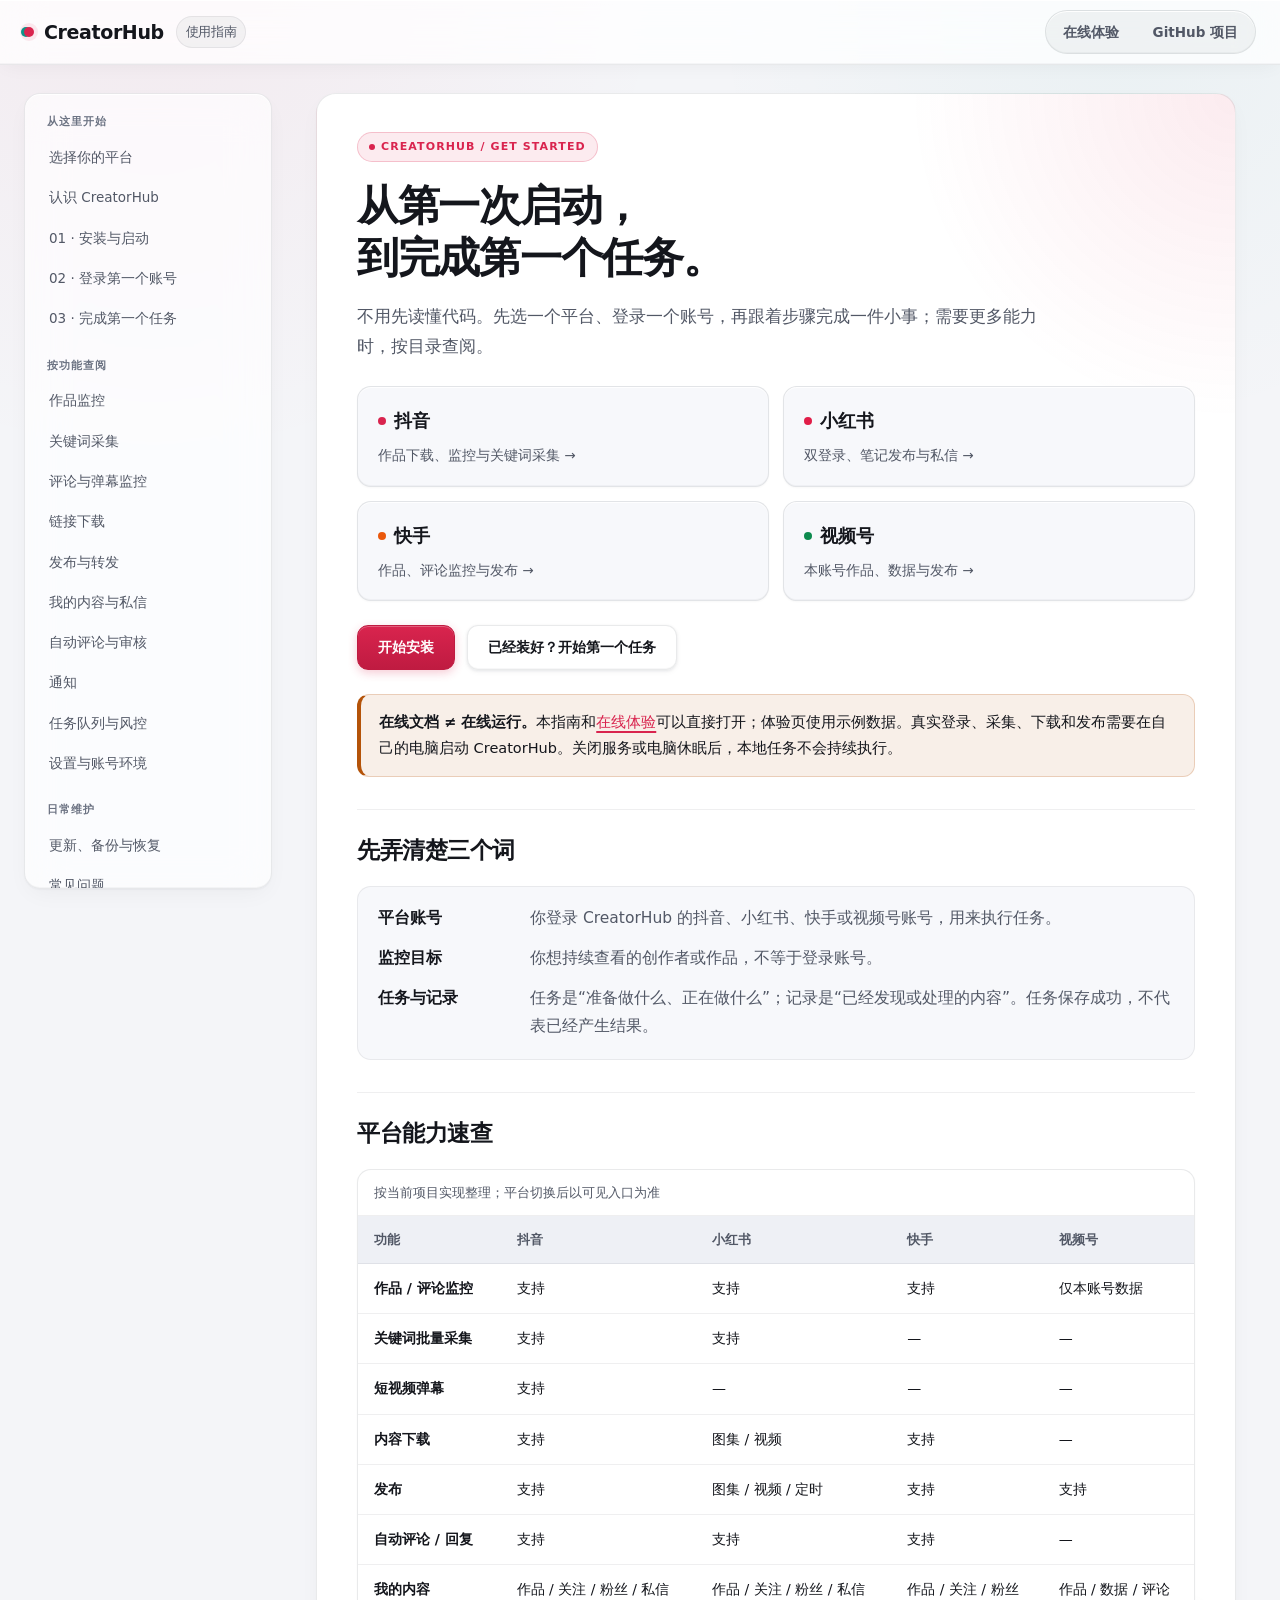
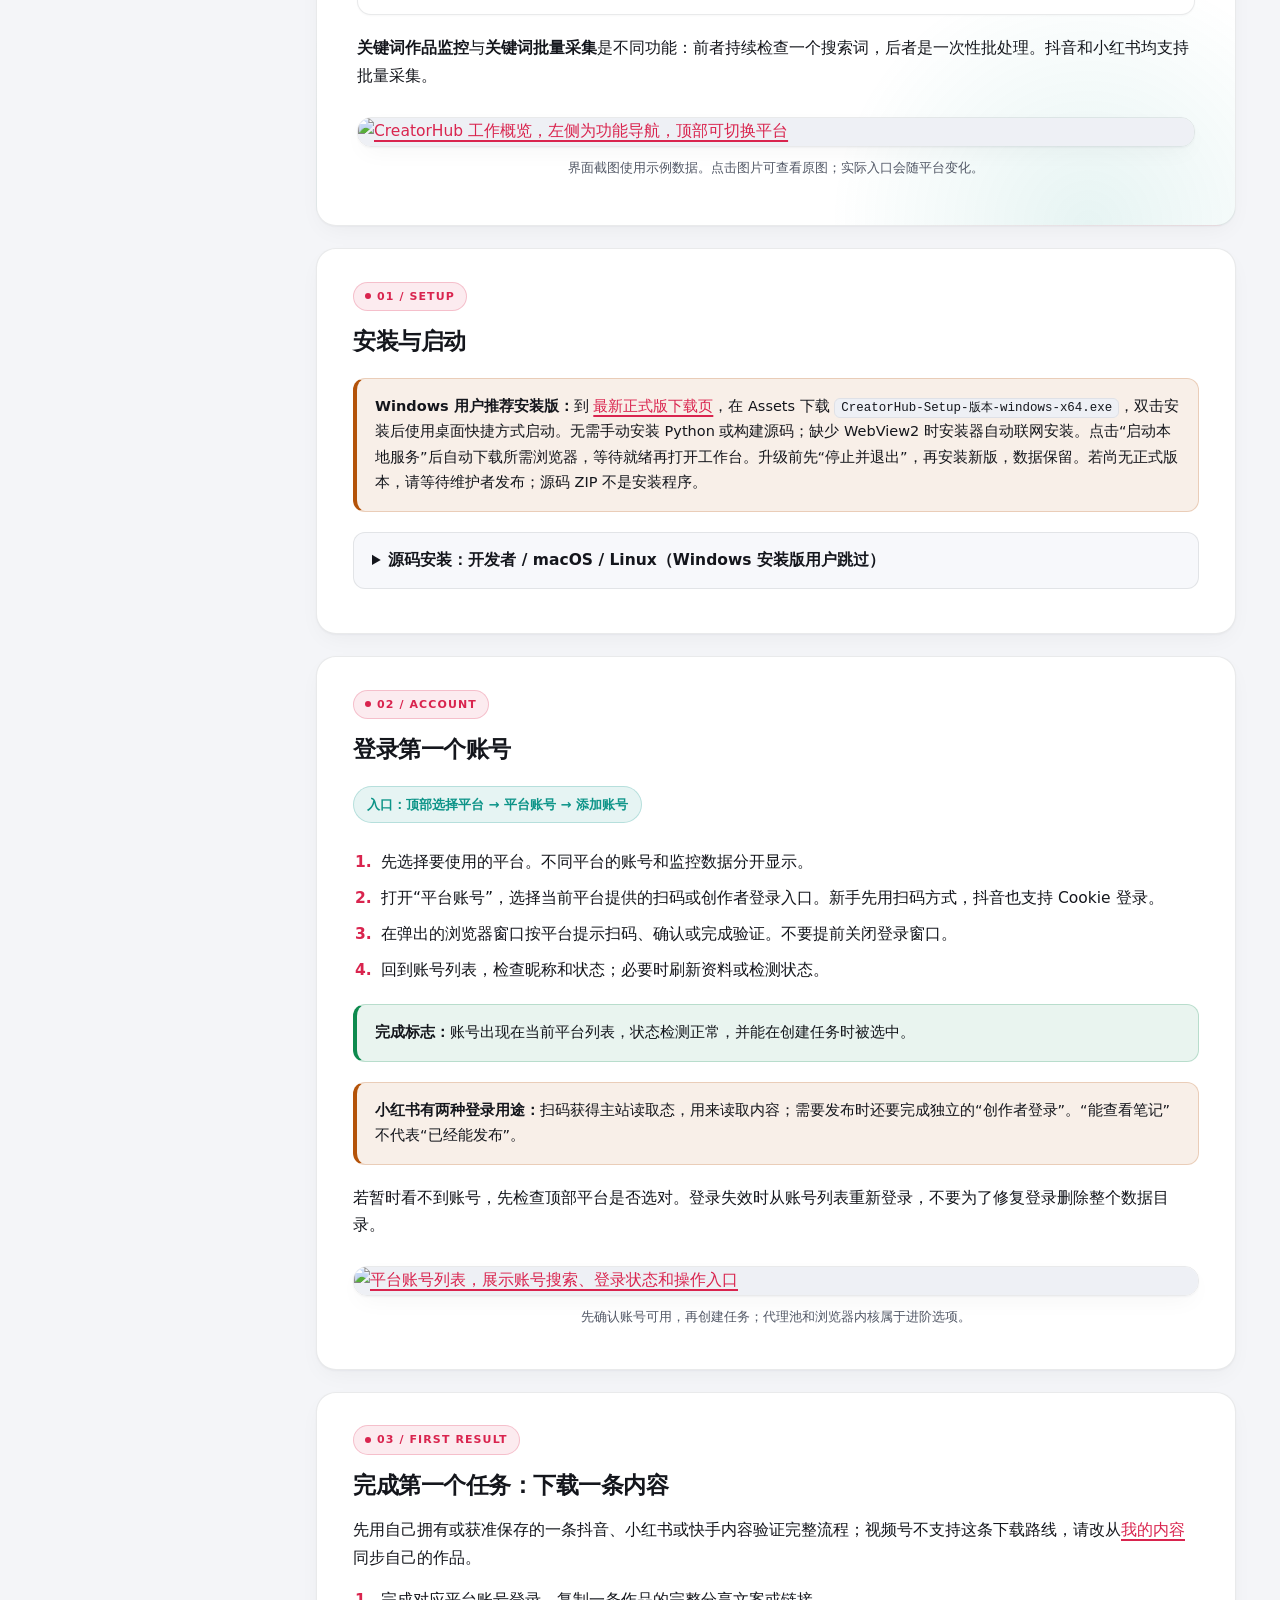
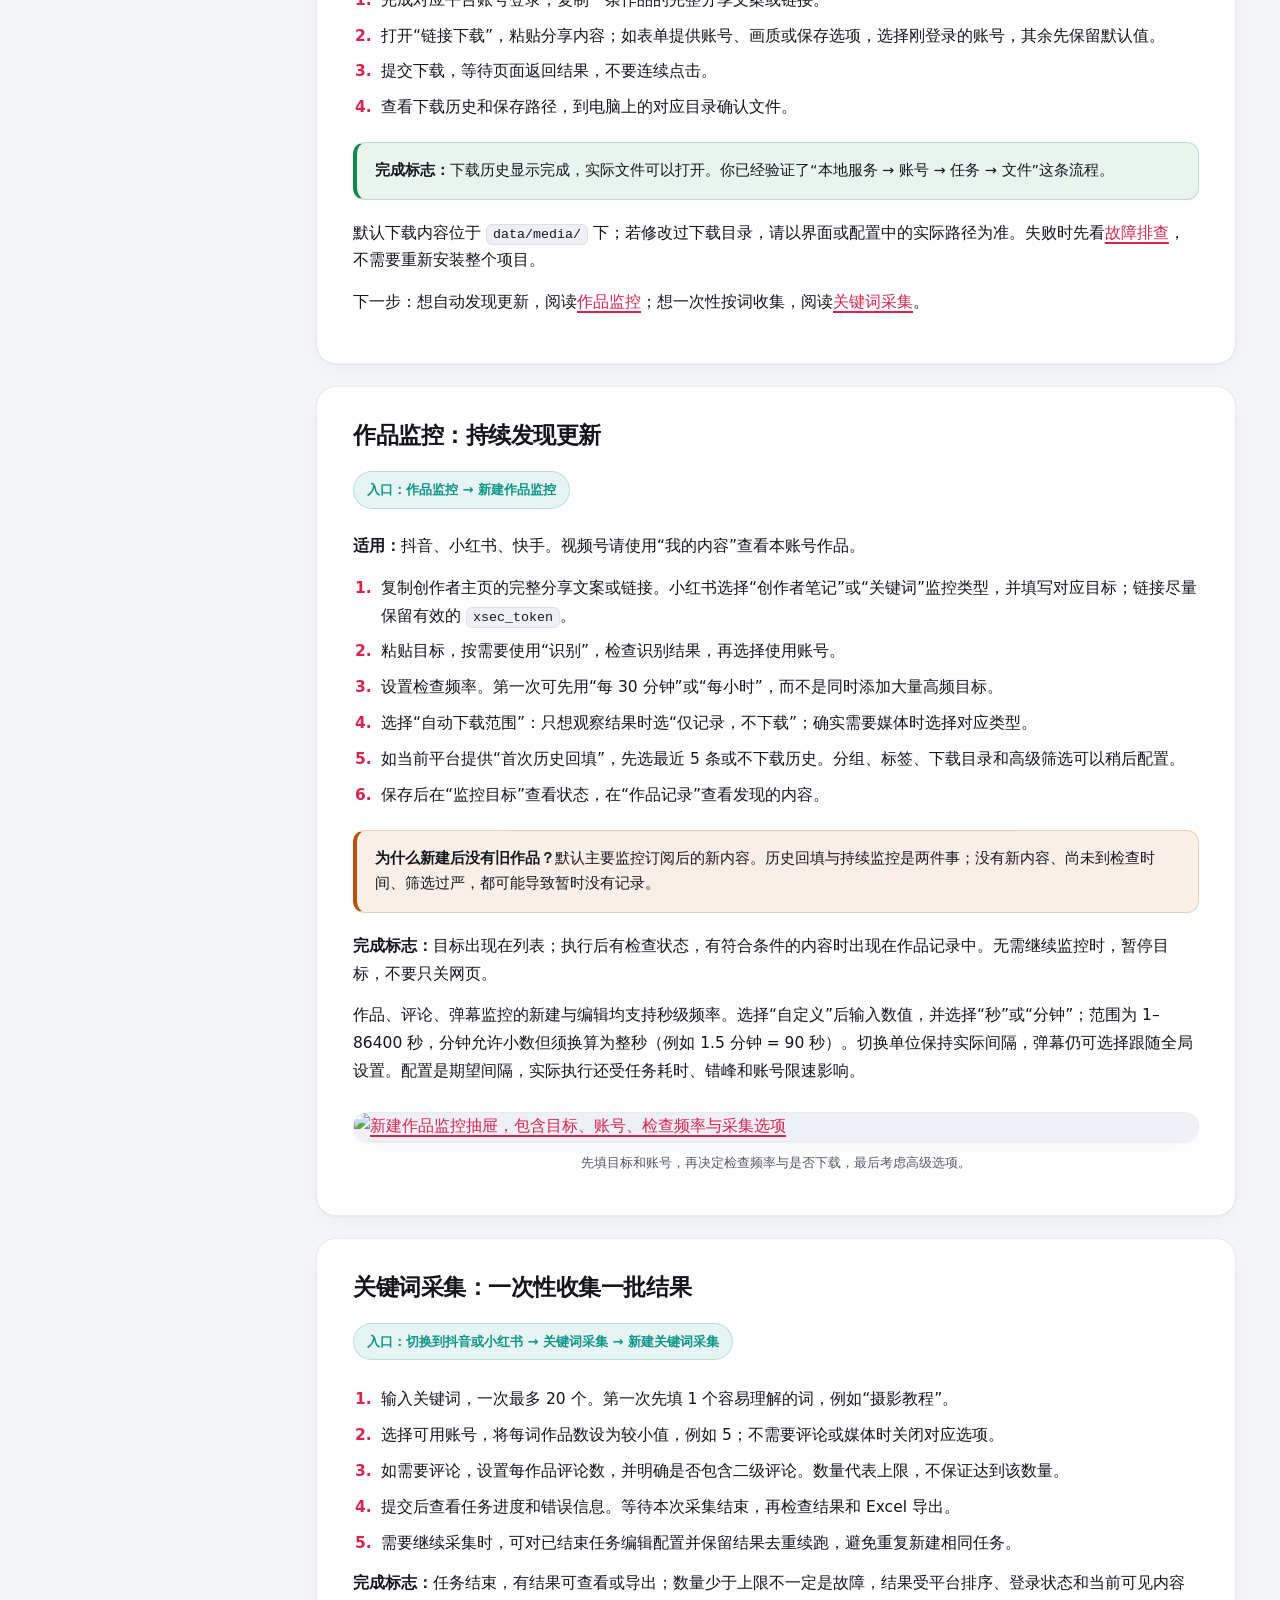
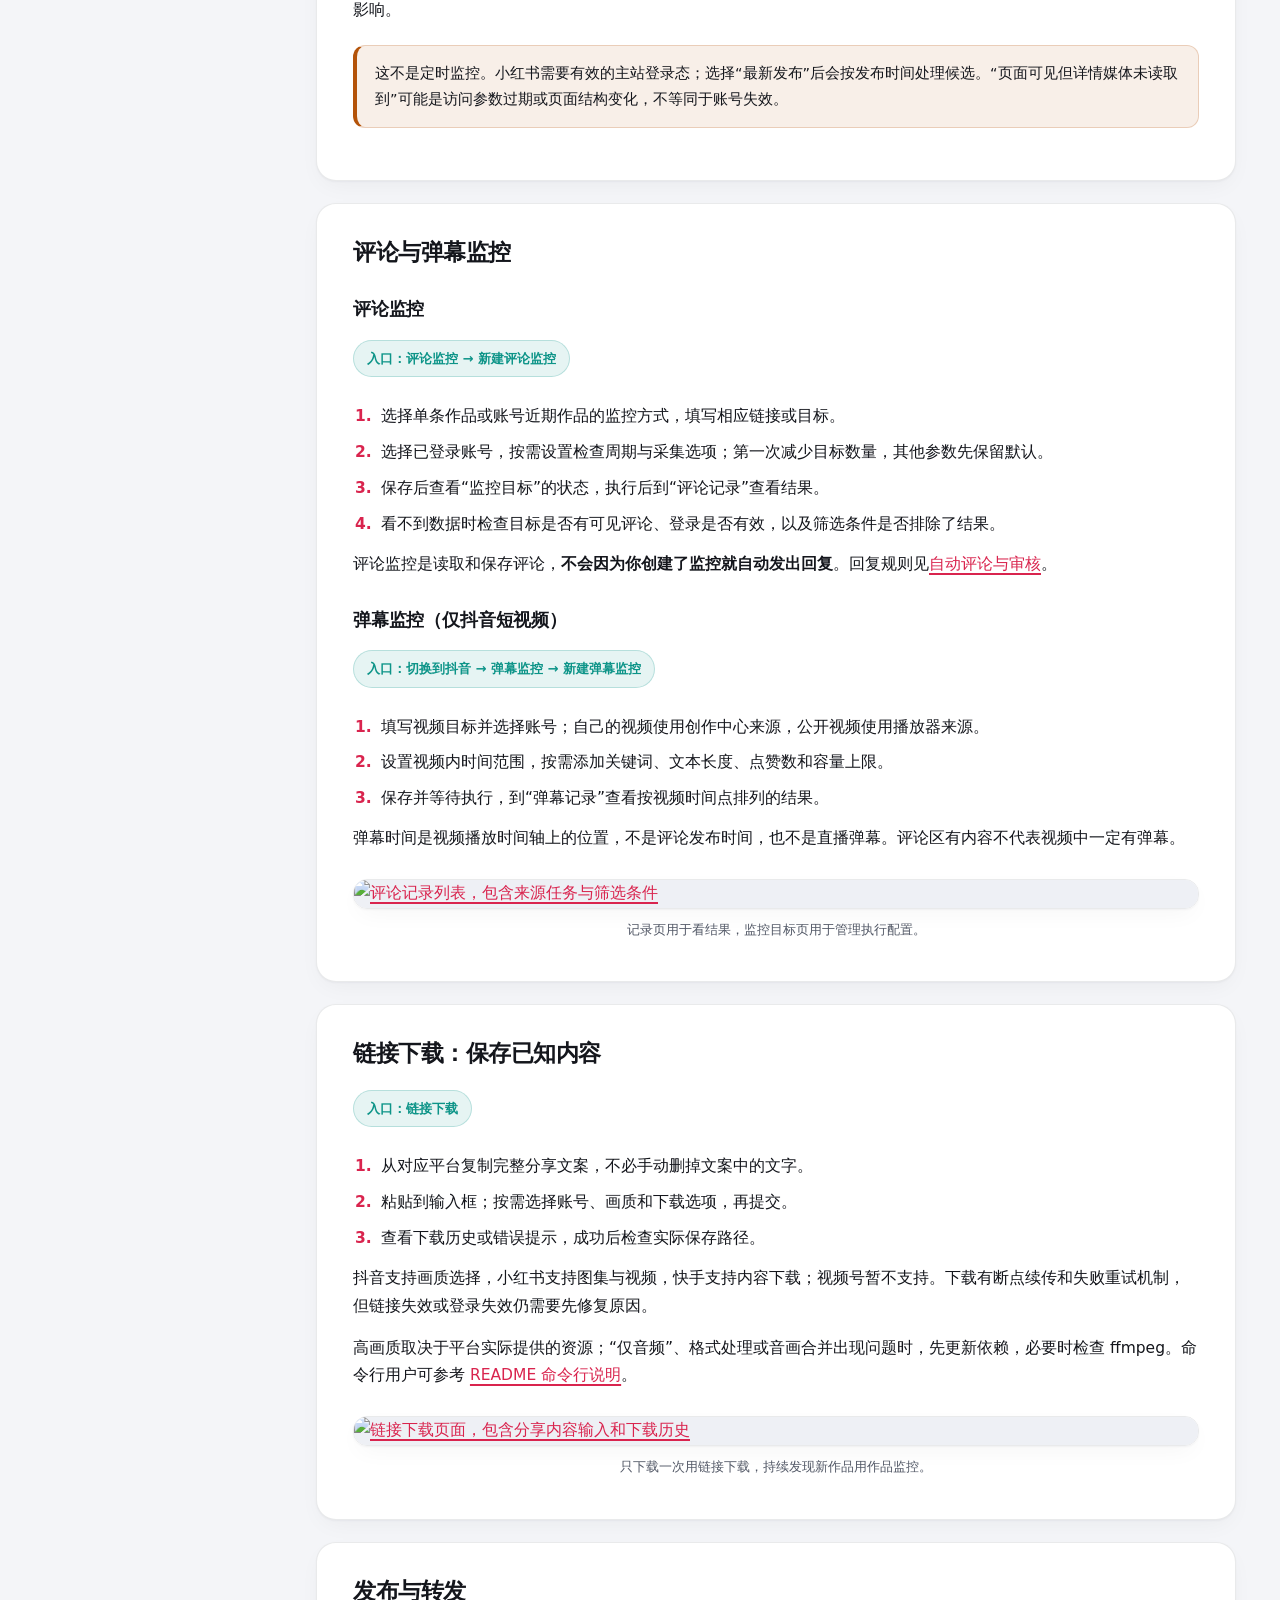
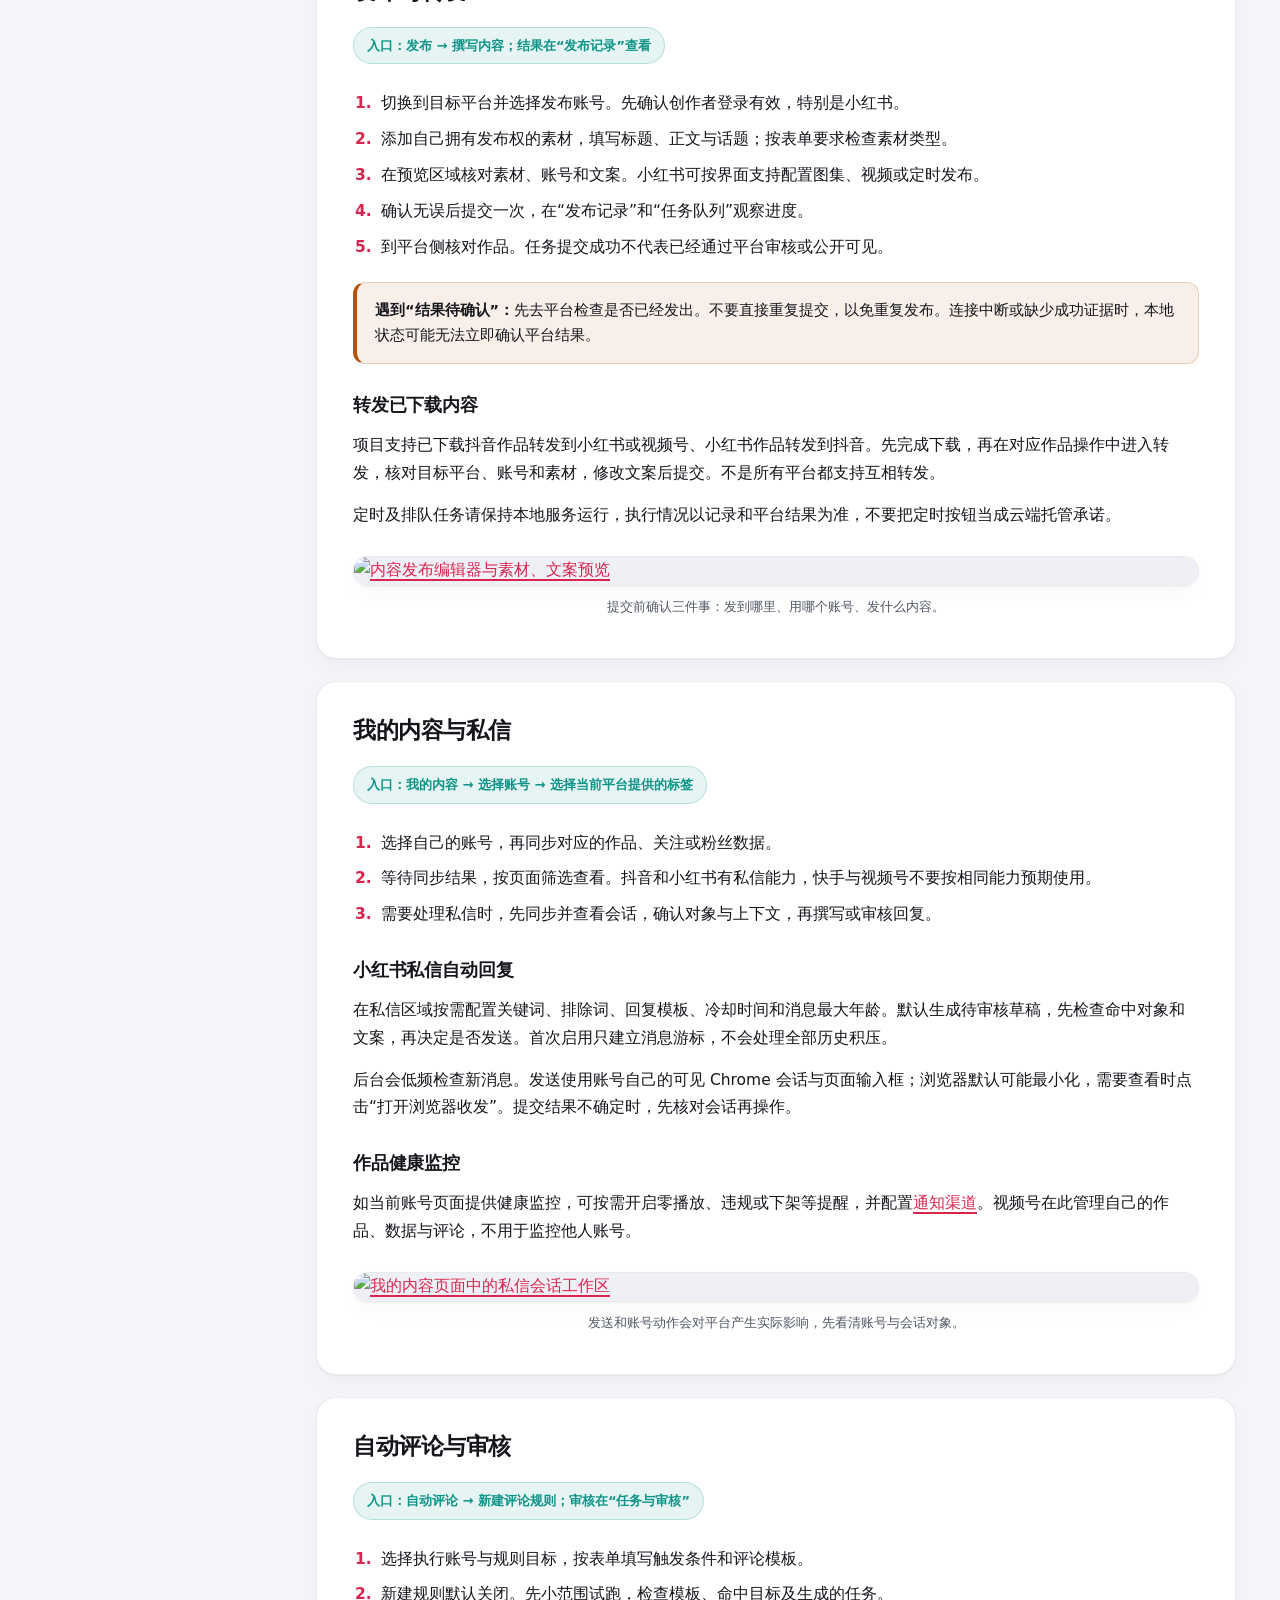
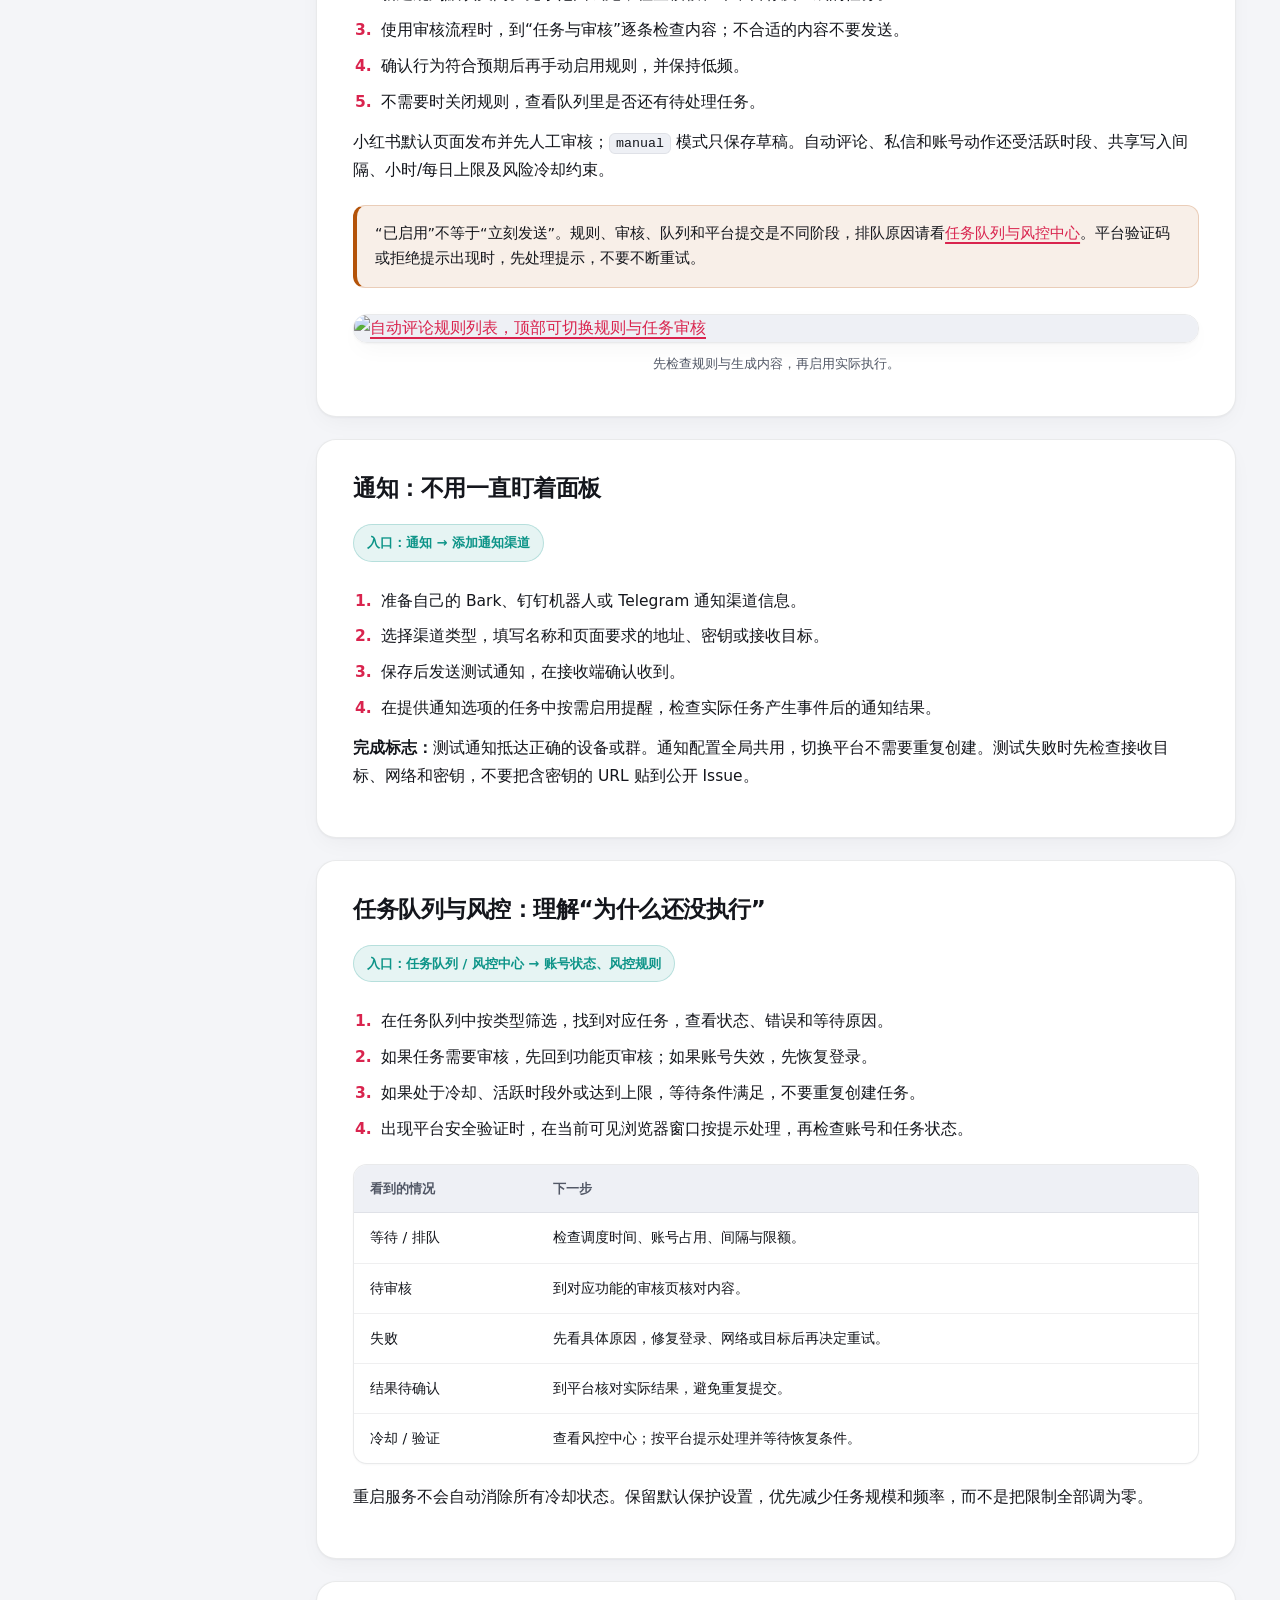
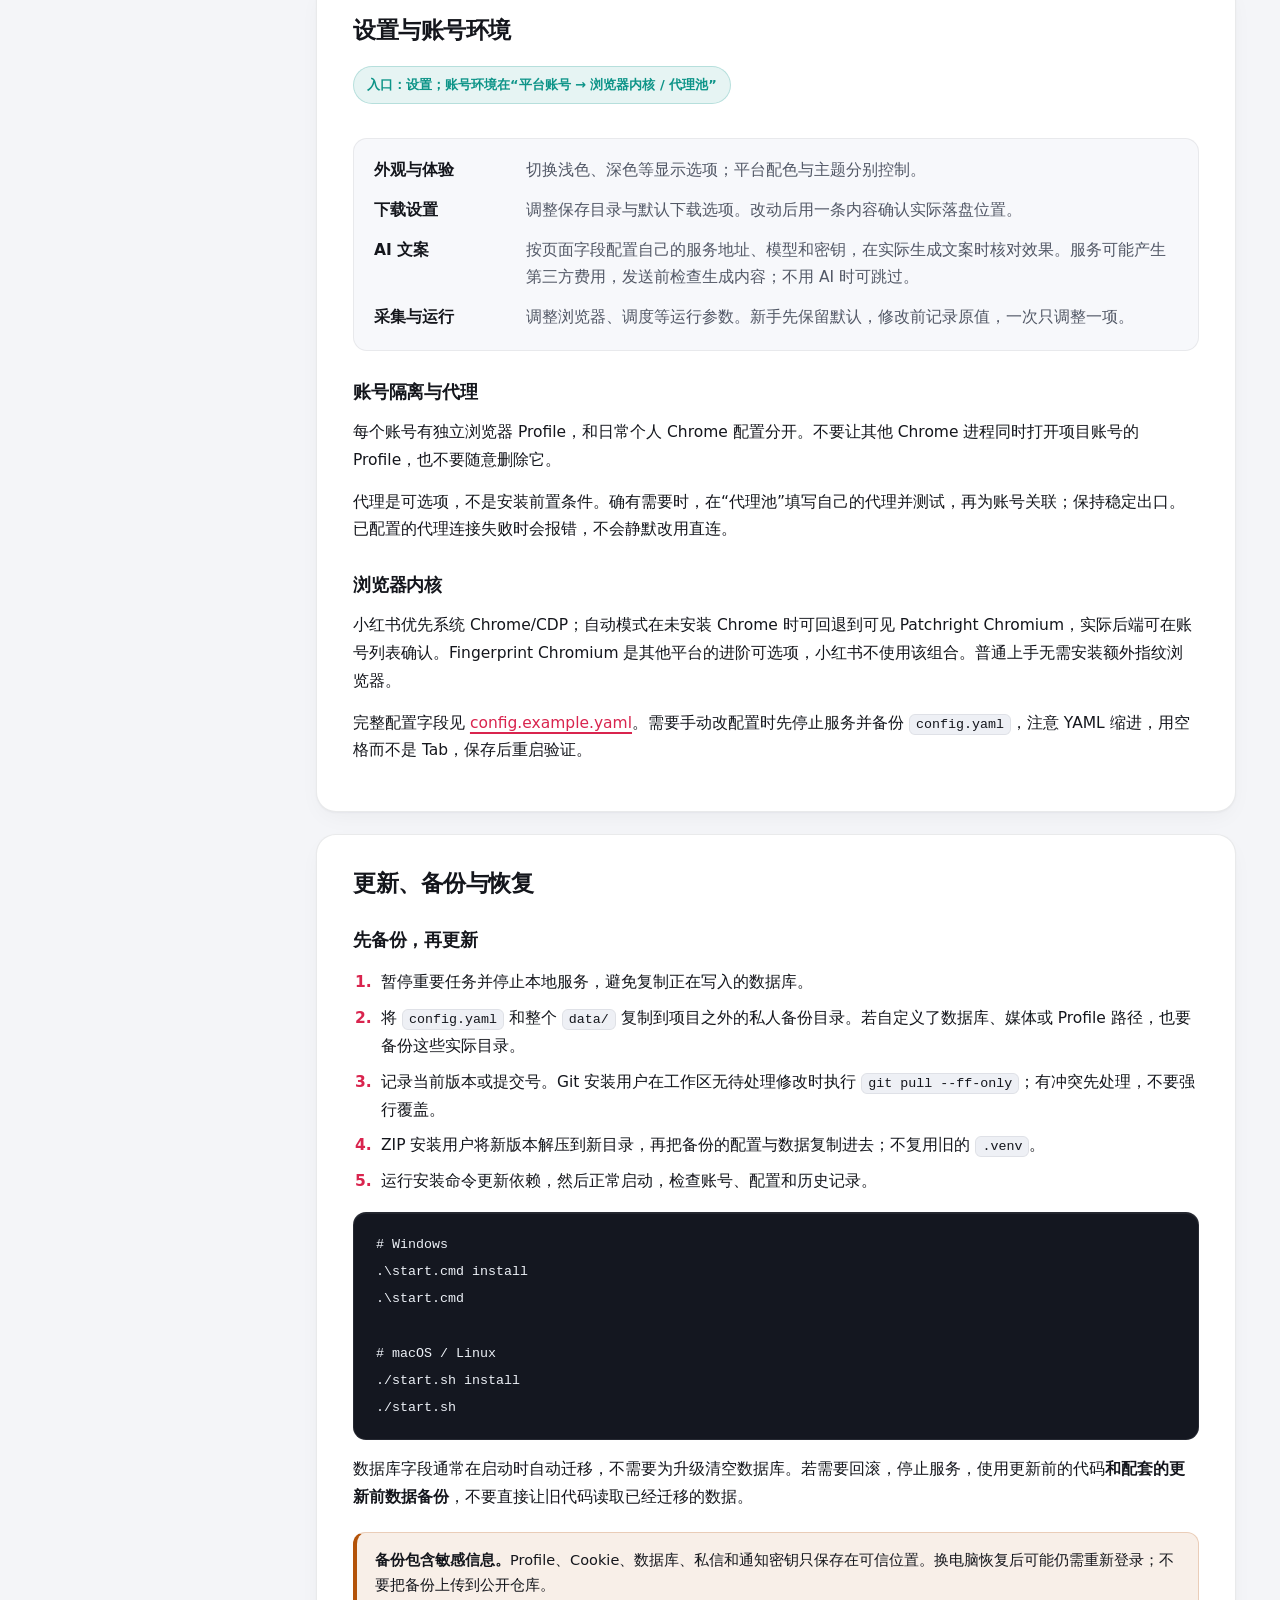
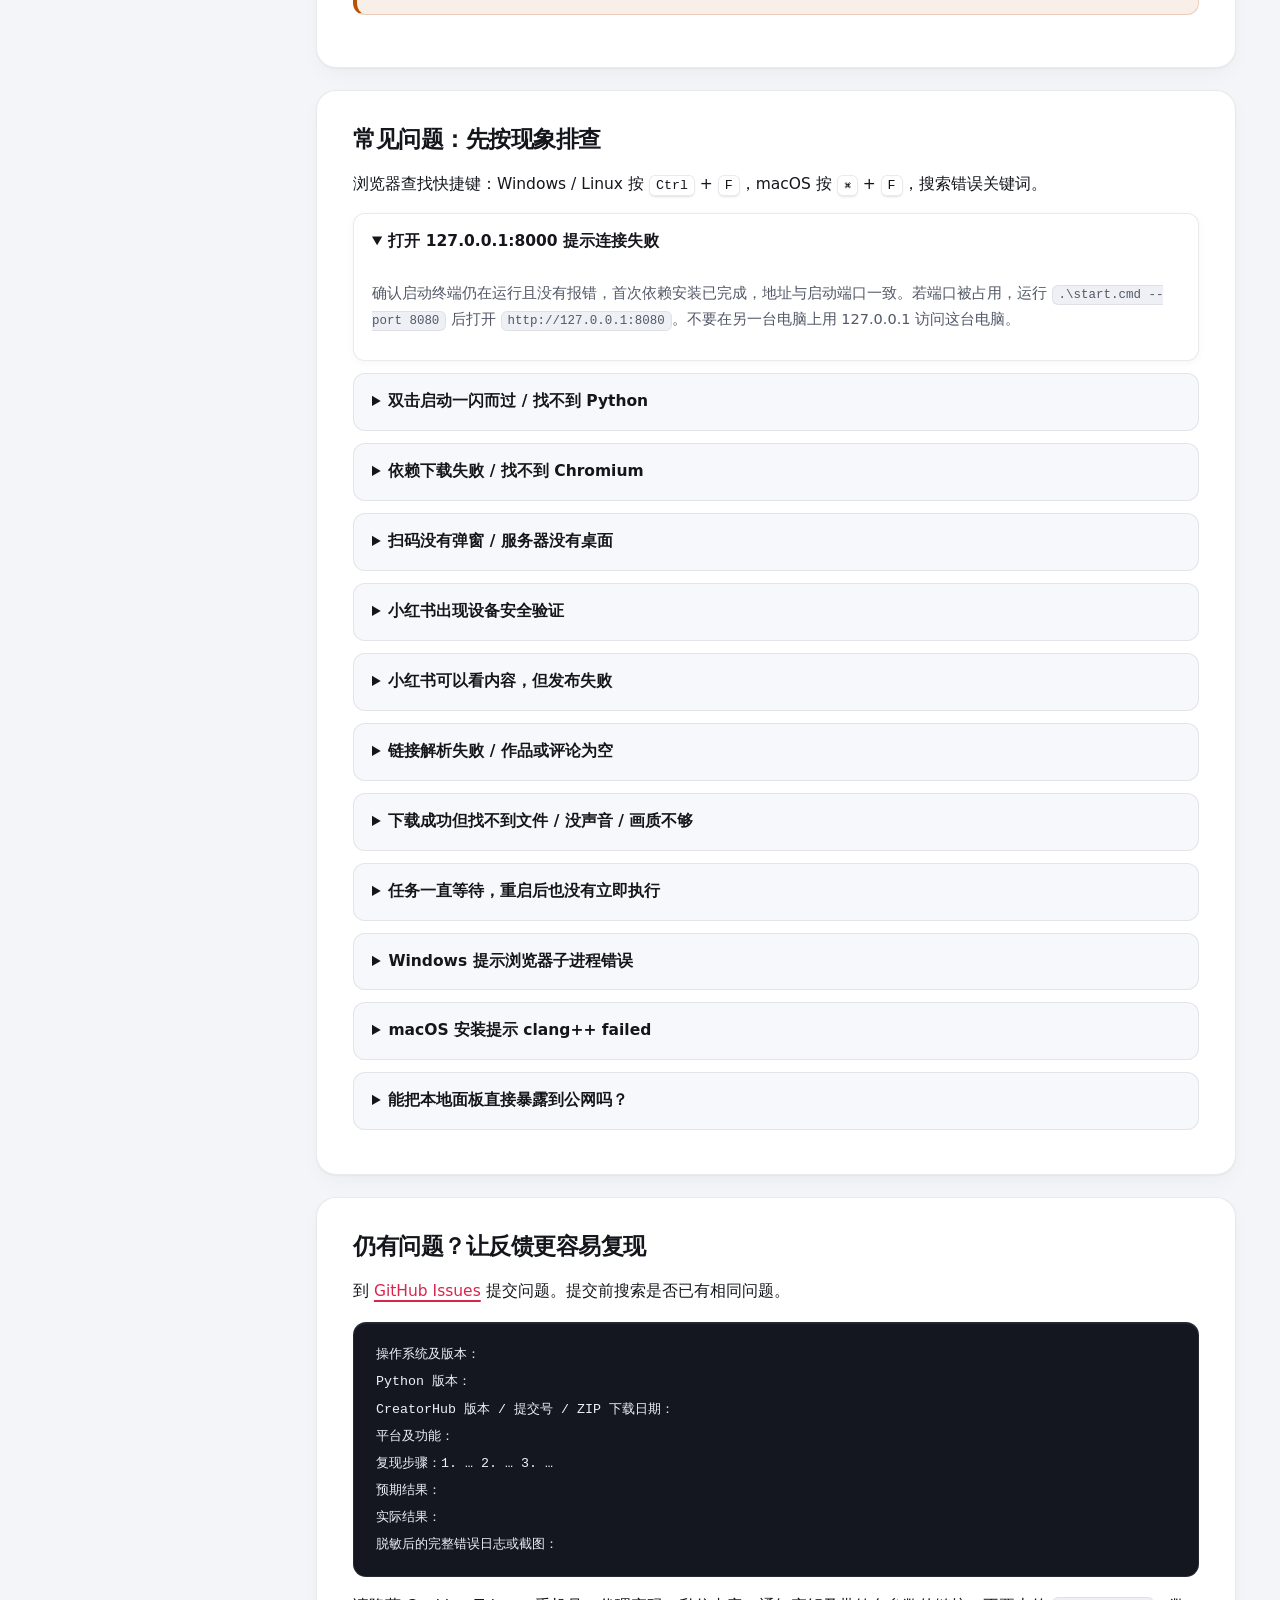
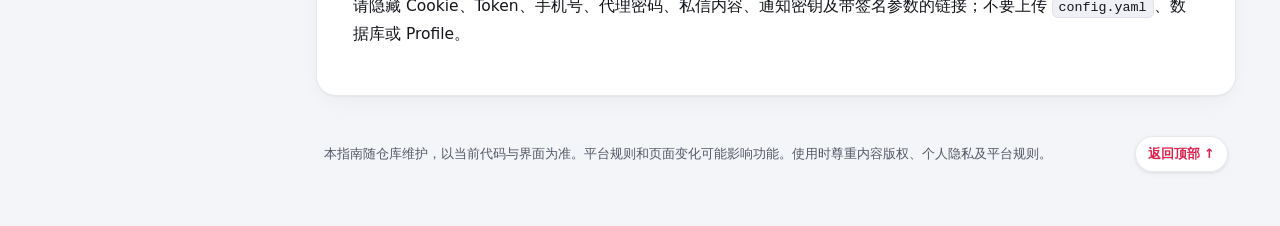
==== guide/index.html @ c165e37a "Publish independent CreatorHub KK and ten additional GIF demos" ====
<!doctype html>
<html lang="zh-CN">
<head>
  <meta charset="utf-8">
  <meta name="viewport" content="width=device-width, initial-scale=1">
  <meta name="description" content="CreatorHub 新手使用指南：从下载安装到账号登录、作品监控、关键词采集、发布与常见问题，按步骤完成第一个任务。">
  <title>使用指南 · CreatorHub</title>
  <link rel="stylesheet" href="guide.css">
</head>
<body>
<a class="skip" href="#main">跳到正文</a>
<header class="topbar">
  <a class="brand" href="#welcome">CreatorHub <span>使用指南</span></a>
  <nav aria-label="站点导航"><a href="../">在线体验</a><a href="https://github.com/ichxjz/creatorhub">GitHub 项目</a></nav>
</header>
<div class="layout">
  <aside>
    <nav class="toc" aria-label="文档目录">
      <p>从这里开始</p>
      <a href="#platforms">选择你的平台</a>
      <a href="#welcome">认识 CreatorHub</a>
      <a href="#install">01 · 安装与启动</a>
      <a href="#accounts">02 · 登录第一个账号</a>
      <a href="#first-task">03 · 完成第一个任务</a>
      <p>按功能查阅</p>
      <a href="#monitor">作品监控</a><a href="#collection">关键词采集</a>
      <a href="#comments">评论与弹幕监控</a><a href="#download">链接下载</a>
      <a href="#publish">发布与转发</a><a href="#my-content">我的内容与私信</a>
      <a href="#autocomment">自动评论与审核</a><a href="#notifications">通知</a>
      <a href="#queue">任务队列与风控</a><a href="#settings">设置与账号环境</a>
      <p>日常维护</p>
      <a href="#backup">更新、备份与恢复</a><a href="#faq">常见问题</a><a href="#help">反馈问题</a>
    </nav>
  </aside>
  <main id="main">
    <section id="welcome">
      <div class="eyebrow">CREATORHUB / GET STARTED</div>
      <h1>从第一次启动，<br>到完成第一个任务。</h1>
      <p class="lead">不用先读懂代码。先选一个平台、登录一个账号，再跟着步骤完成一件小事；需要更多能力时，按目录查阅。</p>
      <div id="platforms" class="platform-grid" aria-label="按平台开始">
        <a href="douyin/"><strong>抖音</strong><span>作品下载、监控与关键词采集 →</span></a>
        <a href="xhs/"><strong>小红书</strong><span>双登录、笔记发布与私信 →</span></a>
        <a href="kuaishou/"><strong>快手</strong><span>作品、评论监控与发布 →</span></a>
        <a href="shipinhao/"><strong>视频号</strong><span>本账号作品、数据与发布 →</span></a>
      </div>
      <div class="actions"><a class="button" href="#install">开始安装</a><a class="button secondary" href="#first-task">已经装好？开始第一个任务</a></div>
      <div class="note"><strong>在线文档 ≠ 在线运行。</strong>本指南和<a href="../">在线体验</a>可以直接打开；体验页使用示例数据。真实登录、采集、下载和发布需要在自己的电脑启动 CreatorHub。关闭服务或电脑休眠后，本地任务不会持续执行。</div>
      <h2>先弄清楚三个词</h2>
      <dl><dt>平台账号</dt><dd>你登录 CreatorHub 的抖音、小红书、快手或视频号账号，用来执行任务。</dd><dt>监控目标</dt><dd>你想持续查看的创作者或作品，不等于登录账号。</dd><dt>任务与记录</dt><dd>任务是“准备做什么、正在做什么”；记录是“已经发现或处理的内容”。任务保存成功，不代表已经产生结果。</dd></dl>
      <h2>平台能力速查</h2>
      <div class="table-scroll"><table><caption>按当前项目实现整理；平台切换后以可见入口为准</caption><thead><tr><th scope="col">功能</th><th scope="col">抖音</th><th scope="col">小红书</th><th scope="col">快手</th><th scope="col">视频号</th></tr></thead><tbody>
      <tr><th scope="row">作品 / 评论监控</th><td>支持</td><td>支持</td><td>支持</td><td>仅本账号数据</td></tr>
      <tr><th scope="row">关键词批量采集</th><td>支持</td><td>支持</td><td>—</td><td>—</td></tr>
      <tr><th scope="row">短视频弹幕</th><td>支持</td><td>—</td><td>—</td><td>—</td></tr>
      <tr><th scope="row">内容下载</th><td>支持</td><td>图集 / 视频</td><td>支持</td><td>—</td></tr>
      <tr><th scope="row">发布</th><td>支持</td><td>图集 / 视频 / 定时</td><td>支持</td><td>支持</td></tr>
      <tr><th scope="row">自动评论 / 回复</th><td>支持</td><td>支持</td><td>支持</td><td>—</td></tr>
      <tr><th scope="row">我的内容</th><td>作品 / 关注 / 粉丝 / 私信</td><td>作品 / 关注 / 粉丝 / 私信</td><td>作品 / 关注 / 粉丝</td><td>作品 / 数据 / 评论</td></tr>
      </tbody></table></div>
      <p><strong>关键词作品监控</strong>与<strong>关键词批量采集</strong>是不同功能：前者持续检查一个搜索词，后者是一次性批处理。抖音和小红书均支持批量采集。</p>
      <figure><a href="images/overview-douyin.png"><img src="images/overview-douyin.png" alt="CreatorHub 工作概览，左侧为功能导航，顶部可切换平台" width="1600" loading="lazy"></a><figcaption>界面截图使用示例数据。点击图片可查看原图；实际入口会随平台变化。</figcaption></figure>
    </section>

    <section id="install">
      <div class="eyebrow">01 / SETUP</div><h2>安装与启动</h2>
      <div class="note"><strong>Windows 用户推荐安装版：</strong>到 <a href="https://github.com/ichxjz/creatorhub/releases/latest">最新正式版下载页</a>，在 Assets 下载 <code>CreatorHub-Setup-版本-windows-x64.exe</code>，双击安装后使用桌面快捷方式启动。无需手动安装 Python 或构建源码；缺少 WebView2 时安装器自动联网安装。点击“启动本地服务”后自动下载所需浏览器，等待就绪再打开工作台。升级前先“停止并退出”，再安装新版，数据保留。若尚无正式版本，请等待维护者发布；源码 ZIP 不是安装程序。</div>
      <details><summary>源码安装：开发者 / macOS / Linux（Windows 安装版用户跳过）</summary>
      <h3>准备什么？</h3>
      <ul><li>一台带桌面环境的 Windows、macOS 或 Linux 电脑，以及能正常访问对应平台的网络。</li><li>Python 3.10 或以上。Windows 安装 Python 时勾选 <code>Add Python to PATH</code>，安装后重新打开终端。</li><li>小红书用户建议准备本机稳定版 Google Chrome。首次安装会下载 Python 依赖和浏览器，请预留时间和磁盘空间。</li></ul>
      <p>正常启动不需要先安装 Node.js，也不需要自行配置数据库。Node.js 仅用于前端开发构建或显式开启小红书 API 发布兼容模式等场景。</p>
      <h3>第一步：下载项目</h3>
      <ol><li>打开 <a href="https://github.com/ichxjz/creatorhub">GitHub 项目主页</a>。</li><li>点击 <strong>Code → Download ZIP</strong>，把压缩包完整解压到一个固定文件夹。不要在压缩包里直接启动。</li><li>打开解压后的文件夹，确认能看到 <code>start.cmd</code>、<code>start.sh</code> 和 <code>creatorhub.py</code>。</li></ol>
      <details><summary>已经会用 Git？使用克隆方式</summary><pre><code>git clone https://github.com/ichxjz/creatorhub.git
cd creatorhub</code></pre><p>克隆方式便于以后更新；ZIP 方式不要求安装 Git。</p></details>
      <h3>第二步：运行启动脚本</h3>
      <h4>Windows</h4>
      <p>在项目文件夹的地址栏输入 <code>powershell</code> 并回车，打开终端后运行下面这一行。使用终端启动，报错时窗口不会一闪而过。</p>
      <pre><code>.\start.cmd</code></pre>
      <h4>macOS / Linux</h4>
      <p>在终端输入 <code>cd </code>（末尾保留空格），再把项目文件夹拖入终端，回车后运行：</p>
      <pre><code>chmod +x start.sh
./start.sh</code></pre>
      <p>首次运行会创建 <code>.venv</code>、安装依赖和 Chromium，并从示例生成 <code>config.yaml</code>。看到持续下载日志时请等待，不要反复启动。</p>
      <h3>第三步：打开本地面板</h3>
      <p>等待服务启动后，在浏览器打开 <a href="http://127.0.0.1:8000">http://127.0.0.1:8000</a>。这个地址指的是你自己的电脑，不是公共网站。</p>
      <div class="success"><strong>完成标志：</strong>能看到工作概览，切换平台、打开“平台账号”页面。第一次列表为空是正常的。</div>
      <h3>以后怎么启动、怎么停止？</h3>
      <p>下次仍在同一文件夹运行启动脚本。服务运行期间保持终端开启；停止时回到终端按 <kbd>Ctrl</kbd> + <kbd>C</kbd>。仅关闭网页并不会停止后台服务。</p>
      <details><summary>常用排查命令</summary><pre><code>.\start.cmd check
.\start.cmd install
.\start.cmd --port 8080
.\start.cmd --no-open</code></pre><p>依次对应环境自检、安装或更新依赖、换端口、不自动打开网页。换端口后访问 <code>http://127.0.0.1:8080</code>。macOS / Linux 把 <code>.\start.cmd</code> 换成 <code>./start.sh</code>。</p></details>
      </details>
    </section>

    <section id="accounts">
      <div class="eyebrow">02 / ACCOUNT</div><h2>登录第一个账号</h2>
      <p class="path">入口：顶部选择平台 → 平台账号 → 添加账号</p>
      <ol><li>先选择要使用的平台。不同平台的账号和监控数据分开显示。</li><li>打开“平台账号”，选择当前平台提供的扫码或创作者登录入口。新手先用扫码方式，抖音也支持 Cookie 登录。</li><li>在弹出的浏览器窗口按平台提示扫码、确认或完成验证。不要提前关闭登录窗口。</li><li>回到账号列表，检查昵称和状态；必要时刷新资料或检测状态。</li></ol>
      <div class="success"><strong>完成标志：</strong>账号出现在当前平台列表，状态检测正常，并能在创建任务时被选中。</div>
      <div class="note"><strong>小红书有两种登录用途：</strong>扫码获得主站读取态，用来读取内容；需要发布时还要完成独立的“创作者登录”。“能查看笔记”不代表“已经能发布”。</div>
      <p>若暂时看不到账号，先检查顶部平台是否选对。登录失效时从账号列表重新登录，不要为了修复登录删除整个数据目录。</p>
      <figure><a href="images/accounts-list.png"><img src="images/accounts-list.png" alt="平台账号列表，展示账号搜索、登录状态和操作入口" width="1600" loading="lazy"></a><figcaption>先确认账号可用，再创建任务；代理池和浏览器内核属于进阶选项。</figcaption></figure>
    </section>

    <section id="first-task">
      <div class="eyebrow">03 / FIRST RESULT</div><h2>完成第一个任务：下载一条内容</h2>
      <p>先用自己拥有或获准保存的一条抖音、小红书或快手内容验证完整流程；视频号不支持这条下载路线，请改从<a href="#my-content">我的内容</a>同步自己的作品。</p>
      <ol><li>完成对应平台账号登录，复制一条作品的完整分享文案或链接。</li><li>打开“链接下载”，粘贴分享内容；如表单提供账号、画质或保存选项，选择刚登录的账号，其余先保留默认值。</li><li>提交下载，等待页面返回结果，不要连续点击。</li><li>查看下载历史和保存路径，到电脑上的对应目录确认文件。</li></ol>
      <div class="success"><strong>完成标志：</strong>下载历史显示完成，实际文件可以打开。你已经验证了“本地服务 → 账号 → 任务 → 文件”这条流程。</div>
      <p>默认下载内容位于 <code>data/media/</code> 下；若修改过下载目录，请以界面或配置中的实际路径为准。失败时先看<a href="#faq">故障排查</a>，不需要重新安装整个项目。</p>
      <p>下一步：想自动发现更新，阅读<a href="#monitor">作品监控</a>；想一次性按词收集，阅读<a href="#collection">关键词采集</a>。</p>
    </section>

    <section id="monitor">
      <h2>作品监控：持续发现更新</h2><p class="path">入口：作品监控 → 新建作品监控</p>
      <p><strong>适用：</strong>抖音、小红书、快手。视频号请使用“我的内容”查看本账号作品。</p>
      <ol><li>复制创作者主页的完整分享文案或链接。小红书选择“创作者笔记”或“关键词”监控类型，并填写对应目标；链接尽量保留有效的 <code>xsec_token</code>。</li><li>粘贴目标，按需要使用“识别”，检查识别结果，再选择使用账号。</li><li>设置检查频率。第一次可先用“每 30 分钟”或“每小时”，而不是同时添加大量高频目标。</li><li>选择“自动下载范围”：只想观察结果时选“仅记录，不下载”；确实需要媒体时选择对应类型。</li><li>如当前平台提供“首次历史回填”，先选最近 5 条或不下载历史。分组、标签、下载目录和高级筛选可以稍后配置。</li><li>保存后在“监控目标”查看状态，在“作品记录”查看发现的内容。</li></ol>
      <div class="note"><strong>为什么新建后没有旧作品？</strong>默认主要监控订阅后的新内容。历史回填与持续监控是两件事；没有新内容、尚未到检查时间、筛选过严，都可能导致暂时没有记录。</div>
      <p><strong>完成标志：</strong>目标出现在列表；执行后有检查状态，有符合条件的内容时出现在作品记录中。无需继续监控时，暂停目标，不要只关网页。</p>
      <p>作品、评论、弹幕监控的新建与编辑均支持秒级频率。选择“自定义”后输入数值，并选择“秒”或“分钟”；范围为 1–86400 秒，分钟允许小数但须换算为整秒（例如 1.5 分钟 = 90 秒）。切换单位保持实际间隔，弹幕仍可选择跟随全局设置。配置是期望间隔，实际执行还受任务耗时、错峰和账号限速影响。</p>
      <figure><a href="images/monitor-create.png"><img src="images/monitor-create.png" alt="新建作品监控抽屉，包含目标、账号、检查频率与采集选项" width="1600" loading="lazy"></a><figcaption>先填目标和账号，再决定检查频率与是否下载，最后考虑高级选项。</figcaption></figure>
    </section>

    <section id="collection">
      <h2>关键词采集：一次性收集一批结果</h2><p class="path">入口：切换到抖音或小红书 → 关键词采集 → 新建关键词采集</p>
      <ol><li>输入关键词，一次最多 20 个。第一次先填 1 个容易理解的词，例如“摄影教程”。</li><li>选择可用账号，将每词作品数设为较小值，例如 5；不需要评论或媒体时关闭对应选项。</li><li>如需要评论，设置每作品评论数，并明确是否包含二级评论。数量代表上限，不保证达到该数量。</li><li>提交后查看任务进度和错误信息。等待本次采集结束，再检查结果和 Excel 导出。</li><li>需要继续采集时，可对已结束任务编辑配置并保留结果去重续跑，避免重复新建相同任务。</li></ol>
      <p><strong>完成标志：</strong>任务结束，有结果可查看或导出；数量少于上限不一定是故障，结果受平台排序、登录状态和当前可见内容影响。</p>
      <div class="note">这不是定时监控。小红书需要有效的主站登录态；选择“最新发布”后会按发布时间处理候选。“页面可见但详情媒体未读取到”可能是访问参数过期或页面结构变化，不等同于账号失效。</div>
    </section>

    <section id="comments">
      <h2>评论与弹幕监控</h2>
      <h3>评论监控</h3><p class="path">入口：评论监控 → 新建评论监控</p>
      <ol><li>选择单条作品或账号近期作品的监控方式，填写相应链接或目标。</li><li>选择已登录账号，按需设置检查周期与采集选项；第一次减少目标数量，其他参数先保留默认。</li><li>保存后查看“监控目标”的状态，执行后到“评论记录”查看结果。</li><li>看不到数据时检查目标是否有可见评论、登录是否有效，以及筛选条件是否排除了结果。</li></ol>
      <p>评论监控是读取和保存评论，<strong>不会因为你创建了监控就自动发出回复</strong>。回复规则见<a href="#autocomment">自动评论与审核</a>。</p>
      <h3>弹幕监控（仅抖音短视频）</h3><p class="path">入口：切换到抖音 → 弹幕监控 → 新建弹幕监控</p>
      <ol><li>填写视频目标并选择账号；自己的视频使用创作中心来源，公开视频使用播放器来源。</li><li>设置视频内时间范围，按需添加关键词、文本长度、点赞数和容量上限。</li><li>保存并等待执行，到“弹幕记录”查看按视频时间点排列的结果。</li></ol>
      <p>弹幕时间是视频播放时间轴上的位置，不是评论发布时间，也不是直播弹幕。评论区有内容不代表视频中一定有弹幕。</p>
      <figure><a href="images/monitor-comments.png"><img src="images/monitor-comments.png" alt="评论记录列表，包含来源任务与筛选条件" width="1600" loading="lazy"></a><figcaption>记录页用于看结果，监控目标页用于管理执行配置。</figcaption></figure>
    </section>

    <section id="download">
      <h2>链接下载：保存已知内容</h2><p class="path">入口：链接下载</p>
      <ol><li>从对应平台复制完整分享文案，不必手动删掉文案中的文字。</li><li>粘贴到输入框；按需选择账号、画质和下载选项，再提交。</li><li>查看下载历史或错误提示，成功后检查实际保存路径。</li></ol>
      <p>抖音支持画质选择，小红书支持图集与视频，快手支持内容下载；视频号暂不支持。下载有断点续传和失败重试机制，但链接失效或登录失效仍需要先修复原因。</p>
      <p>高画质取决于平台实际提供的资源；“仅音频”、格式处理或音画合并出现问题时，先更新依赖，必要时检查 ffmpeg。命令行用户可参考 <a href="https://github.com/ichxjz/creatorhub#分享链接命令行下载">README 命令行说明</a>。</p>
      <figure><a href="images/share-download.png"><img src="images/share-download.png" alt="链接下载页面，包含分享内容输入和下载历史" width="1600" loading="lazy"></a><figcaption>只下载一次用链接下载，持续发现新作品用作品监控。</figcaption></figure>
    </section>

    <section id="publish">
      <h2>发布与转发</h2><p class="path">入口：发布 → 撰写内容；结果在“发布记录”查看</p>
      <ol><li>切换到目标平台并选择发布账号。先确认创作者登录有效，特别是小红书。</li><li>添加自己拥有发布权的素材，填写标题、正文与话题；按表单要求检查素材类型。</li><li>在预览区域核对素材、账号和文案。小红书可按界面支持配置图集、视频或定时发布。</li><li>确认无误后提交一次，在“发布记录”和“任务队列”观察进度。</li><li>到平台侧核对作品。任务提交成功不代表已经通过平台审核或公开可见。</li></ol>
      <div class="note"><strong>遇到“结果待确认”：</strong>先去平台检查是否已经发出。不要直接重复提交，以免重复发布。连接中断或缺少成功证据时，本地状态可能无法立即确认平台结果。</div>
      <h3>转发已下载内容</h3><p>项目支持已下载抖音作品转发到小红书或视频号、小红书作品转发到抖音。先完成下载，再在对应作品操作中进入转发，核对目标平台、账号和素材，修改文案后提交。不是所有平台都支持互相转发。</p>
      <p>定时及排队任务请保持本地服务运行，执行情况以记录和平台结果为准，不要把定时按钮当成云端托管承诺。</p>
      <figure><a href="images/publish-workflow.png"><img src="images/publish-workflow.png" alt="内容发布编辑器与素材、文案预览" width="1600" loading="lazy"></a><figcaption>提交前确认三件事：发到哪里、用哪个账号、发什么内容。</figcaption></figure>
    </section>

    <section id="my-content">
      <h2>我的内容与私信</h2><p class="path">入口：我的内容 → 选择账号 → 选择当前平台提供的标签</p>
      <ol><li>选择自己的账号，再同步对应的作品、关注或粉丝数据。</li><li>等待同步结果，按页面筛选查看。抖音和小红书有私信能力，快手与视频号不要按相同能力预期使用。</li><li>需要处理私信时，先同步并查看会话，确认对象与上下文，再撰写或审核回复。</li></ol>
      <h3>小红书私信自动回复</h3><p>在私信区域按需配置关键词、排除词、回复模板、冷却时间和消息最大年龄。默认生成待审核草稿，先检查命中对象和文案，再决定是否发送。首次启用只建立消息游标，不会处理全部历史积压。</p>
      <p>后台会低频检查新消息。发送使用账号自己的可见 Chrome 会话与页面输入框；浏览器默认可能最小化，需要查看时点击“打开浏览器收发”。提交结果不确定时，先核对会话再操作。</p>
      <h3>作品健康监控</h3><p>如当前账号页面提供健康监控，可按需开启零播放、违规或下架等提醒，并配置<a href="#notifications">通知渠道</a>。视频号在此管理自己的作品、数据与评论，不用于监控他人账号。</p>
      <figure><a href="images/account-hub-dm.png"><img src="images/account-hub-dm.png" alt="我的内容页面中的私信会话工作区" width="1600" loading="lazy"></a><figcaption>发送和账号动作会对平台产生实际影响，先看清账号与会话对象。</figcaption></figure>
    </section>

    <section id="autocomment">
      <h2>自动评论与审核</h2><p class="path">入口：自动评论 → 新建评论规则；审核在“任务与审核”</p>
      <ol><li>选择执行账号与规则目标，按表单填写触发条件和评论模板。</li><li>新建规则默认关闭。先小范围试跑，检查模板、命中目标及生成的任务。</li><li>使用审核流程时，到“任务与审核”逐条检查内容；不合适的内容不要发送。</li><li>确认行为符合预期后再手动启用规则，并保持低频。</li><li>不需要时关闭规则，查看队列里是否还有待处理任务。</li></ol>
      <p>小红书默认页面发布并先人工审核；<code>manual</code> 模式只保存草稿。自动评论、私信和账号动作还受活跃时段、共享写入间隔、小时/每日上限及风险冷却约束。</p>
      <div class="note">“已启用”不等于“立刻发送”。规则、审核、队列和平台提交是不同阶段，排队原因请看<a href="#queue">任务队列与风控中心</a>。平台验证码或拒绝提示出现时，先处理提示，不要不断重试。</div>
      <figure><a href="images/autocomment-rules.png"><img src="images/autocomment-rules.png" alt="自动评论规则列表，顶部可切换规则与任务审核" width="1600" loading="lazy"></a><figcaption>先检查规则与生成内容，再启用实际执行。</figcaption></figure>
    </section>

    <section id="notifications">
      <h2>通知：不用一直盯着面板</h2><p class="path">入口：通知 → 添加通知渠道</p>
      <ol><li>准备自己的 Bark、钉钉机器人或 Telegram 通知渠道信息。</li><li>选择渠道类型，填写名称和页面要求的地址、密钥或接收目标。</li><li>保存后发送测试通知，在接收端确认收到。</li><li>在提供通知选项的任务中按需启用提醒，检查实际任务产生事件后的通知结果。</li></ol>
      <p><strong>完成标志：</strong>测试通知抵达正确的设备或群。通知配置全局共用，切换平台不需要重复创建。测试失败时先检查接收目标、网络和密钥，不要把含密钥的 URL 贴到公开 Issue。</p>
    </section>

    <section id="queue">
      <h2>任务队列与风控：理解“为什么还没执行”</h2><p class="path">入口：任务队列 / 风控中心 → 账号状态、风控规则</p>
      <ol><li>在任务队列中按类型筛选，找到对应任务，查看状态、错误和等待原因。</li><li>如果任务需要审核，先回到功能页审核；如果账号失效，先恢复登录。</li><li>如果处于冷却、活跃时段外或达到上限，等待条件满足，不要重复创建任务。</li><li>出现平台安全验证时，在当前可见浏览器窗口按提示处理，再检查账号和任务状态。</li></ol>
      <div class="table-scroll"><table><thead><tr><th scope="col">看到的情况</th><th scope="col">下一步</th></tr></thead><tbody><tr><td>等待 / 排队</td><td>检查调度时间、账号占用、间隔与限额。</td></tr><tr><td>待审核</td><td>到对应功能的审核页核对内容。</td></tr><tr><td>失败</td><td>先看具体原因，修复登录、网络或目标后再决定重试。</td></tr><tr><td>结果待确认</td><td>到平台核对实际结果，避免重复提交。</td></tr><tr><td>冷却 / 验证</td><td>查看风控中心；按平台提示处理并等待恢复条件。</td></tr></tbody></table></div>
      <p>重启服务不会自动消除所有冷却状态。保留默认保护设置，优先减少任务规模和频率，而不是把限制全部调为零。</p>
    </section>

    <section id="settings">
      <h2>设置与账号环境</h2><p class="path">入口：设置；账号环境在“平台账号 → 浏览器内核 / 代理池”</p>
      <dl><dt>外观与体验</dt><dd>切换浅色、深色等显示选项；平台配色与主题分别控制。</dd><dt>下载设置</dt><dd>调整保存目录与默认下载选项。改动后用一条内容确认实际落盘位置。</dd><dt>AI 文案</dt><dd>按页面字段配置自己的服务地址、模型和密钥，在实际生成文案时核对效果。服务可能产生第三方费用，发送前检查生成内容；不用 AI 时可跳过。</dd><dt>采集与运行</dt><dd>调整浏览器、调度等运行参数。新手先保留默认，修改前记录原值，一次只调整一项。</dd></dl>
      <h3>账号隔离与代理</h3><p>每个账号有独立浏览器 Profile，和日常个人 Chrome 配置分开。不要让其他 Chrome 进程同时打开项目账号的 Profile，也不要随意删除它。</p>
      <p>代理是可选项，不是安装前置条件。确有需要时，在“代理池”填写自己的代理并测试，再为账号关联；保持稳定出口。已配置的代理连接失败时会报错，不会静默改用直连。</p>
      <h3>浏览器内核</h3><p>小红书优先系统 Chrome/CDP；自动模式在未安装 Chrome 时可回退到可见 Patchright Chromium，实际后端可在账号列表确认。Fingerprint Chromium 是其他平台的进阶可选项，小红书不使用该组合。普通上手无需安装额外指纹浏览器。</p>
      <p>完整配置字段见 <a href="https://github.com/ichxjz/creatorhub/blob/main/config.example.yaml">config.example.yaml</a>。需要手动改配置时先停止服务并备份 <code>config.yaml</code>，注意 YAML 缩进，用空格而不是 Tab，保存后重启验证。</p>
    </section>

    <section id="backup">
      <h2>更新、备份与恢复</h2>
      <h3>先备份，再更新</h3><ol><li>暂停重要任务并停止本地服务，避免复制正在写入的数据库。</li><li>将 <code>config.yaml</code> 和整个 <code>data/</code> 复制到项目之外的私人备份目录。若自定义了数据库、媒体或 Profile 路径，也要备份这些实际目录。</li><li>记录当前版本或提交号。Git 安装用户在工作区无待处理修改时执行 <code>git pull --ff-only</code>；有冲突先处理，不要强行覆盖。</li><li>ZIP 安装用户将新版本解压到新目录，再把备份的配置与数据复制进去；不复用旧的 <code>.venv</code>。</li><li>运行安装命令更新依赖，然后正常启动，检查账号、配置和历史记录。</li></ol>
      <pre><code># Windows
.\start.cmd install
.\start.cmd

# macOS / Linux
./start.sh install
./start.sh</code></pre>
      <p>数据库字段通常在启动时自动迁移，不需要为升级清空数据库。若需要回滚，停止服务，使用更新前的代码<strong>和配套的更新前数据备份</strong>，不要直接让旧代码读取已经迁移的数据。</p>
      <div class="note"><strong>备份包含敏感信息。</strong>Profile、Cookie、数据库、私信和通知密钥只保存在可信位置。换电脑恢复后可能仍需重新登录；不要把备份上传到公开仓库。</div>
    </section>

    <section id="faq">
      <h2>常见问题：先按现象排查</h2>
      <p>浏览器查找快捷键：Windows / Linux 按 <kbd>Ctrl</kbd> + <kbd>F</kbd>，macOS 按 <kbd>⌘</kbd> + <kbd>F</kbd>，搜索错误关键词。</p>
      <details open><summary>打开 127.0.0.1:8000 提示连接失败</summary><p>确认启动终端仍在运行且没有报错，首次依赖安装已完成，地址与启动端口一致。若端口被占用，运行 <code>.\start.cmd --port 8080</code> 后打开 <code>http://127.0.0.1:8080</code>。不要在另一台电脑上用 127.0.0.1 访问这台电脑。</p></details>
      <details><summary>双击启动一闪而过 / 找不到 Python</summary><p>按安装章节在终端中启动以保留错误信息。确认安装了 Python 3.10+ 并加入 PATH，重新打开终端；Windows 可用 <code>py -3 --version</code> 查看版本，macOS / Linux 使用 <code>python3 --version</code>。</p></details>
      <details><summary>依赖下载失败 / 找不到 Chromium</summary><p>先检查网络和磁盘，再在项目目录运行 <code>.\start.cmd install</code>（macOS / Linux：<code>./start.sh install</code>）。若仍提示浏览器缺失，使用项目虚拟环境修复，避免把浏览器装到另一个 Python 环境：</p><pre><code># Windows
.\.venv\Scripts\python.exe -m patchright install chromium
# macOS / Linux
./.venv/bin/python -m patchright install chromium</code></pre></details>
      <details><summary>扫码没有弹窗 / 服务器没有桌面</summary><p>扫码需要桌面环境，检查窗口是否最小化、后台打开或被其他窗口遮住。无桌面的服务器不是本指南的入门运行方式；先在自己的桌面电脑完成安装与登录。</p></details>
      <details><summary>小红书出现设备安全验证</summary><p>使用本机稳定版 Chrome，保持原账号 Profile 和网络稳定，在当前浏览器窗口完成平台验证。自动任务会暂停，不要反复刷新、重新建号或删除登录目录。</p></details>
      <details><summary>小红书可以看内容，但发布失败</summary><p>主站扫码登录与创作者登录相互独立。先完成创作者登录，再检查素材要求和发布记录。若提示“结果待确认”，先在平台核对，不要立即重发。</p></details>
      <details><summary>链接解析失败 / 作品或评论为空</summary><p>确认平台选对、账号有效、作品在浏览器里可见，重新复制完整分享文案。小红书保留有效的 <code>xsec_token</code>。检查任务执行时间、历史回填、筛选条件及平台本身是否有可见结果。</p></details>
      <details><summary>下载成功但找不到文件 / 没声音 / 画质不够</summary><p>查看下载记录与当前保存目录，默认文件在 <code>data/media/</code> 下。媒体处理异常先更新依赖；项目可使用 Python 依赖附带的 ffmpeg，也可使用加入 PATH 的系统 ffmpeg。画质还受源资源限制。</p></details>
      <details><summary>任务一直等待，重启后也没有立即执行</summary><p>查看“任务队列”和“风控中心”的账号状态，确认审核、活跃时段、限额、共享间隔、代理和风险冷却。等待不是卡死的充分证据，重复提交可能制造重复任务。</p></details>
      <details><summary>Windows 提示浏览器子进程错误</summary><p>先使用项目启动脚本和单 worker，不要额外添加 <code>--workers</code>。更新依赖并运行 <code>.\start.cmd check</code>，仍失败时保留完整错误日志。</p></details>
      <details><summary>macOS 安装提示 clang++ failed</summary><p>先备份数据并更新项目，停止服务，把项目内的旧 <code>.venv</code> 重命名留作排查，再执行 <code>./start.sh install</code> 重建环境。不要改动系统 Python 或误删 <code>data/</code>。</p></details>
      <details><summary>能把本地面板直接暴露到公网吗？</summary><p>入门时保持默认回环地址，仅在本机使用。面板管理登录态及真实发布操作，公开访问需要另行评估身份认证、访问控制和网络保护，不要直接做公网端口映射。</p></details>
    </section>

    <section id="help">
      <h2>仍有问题？让反馈更容易复现</h2>
      <p>到 <a href="https://github.com/ichxjz/creatorhub/issues">GitHub Issues</a> 提交问题。提交前搜索是否已有相同问题。</p>
      <pre><code>操作系统及版本：
Python 版本：
CreatorHub 版本 / 提交号 / ZIP 下载日期：
平台及功能：
复现步骤：1. … 2. … 3. …
预期结果：
实际结果：
脱敏后的完整错误日志或截图：</code></pre>
      <p>请隐藏 Cookie、Token、手机号、代理密码、私信内容、通知密钥及带签名参数的链接；不要上传 <code>config.yaml</code>、数据库或 Profile。</p>
    </section>
    <footer>本指南随仓库维护，以当前代码与界面为准。平台规则和页面变化可能影响功能。使用时尊重内容版权、个人隐私及平台规则。<a href="#welcome">返回顶部 ↑</a></footer>
  </main>
</div>
</body>
</html>
---- guide/guide.css ----
/* CreatorHub Documentation Guide — iOS Liquid Glass Three-Tier Material Language */
:root {
  color-scheme: light dark;
  /* Layer 1: Quiet neutral canvas with subtle ambient atmosphere */
  --bg: #f4f5f8;
  --ambient-glow:
    radial-gradient(840px circle at 12% -6%, rgba(217, 36, 78, 0.055), transparent 62%),
    radial-gradient(720px circle at 88% 2%, rgba(13, 148, 136, 0.045), transparent 58%);

  /* Layer 2: Solid content surfaces for cards, tables, callouts & accordions */
  --paper: #ffffff;
  --surface-2: #f7f8fb;
  --soft: #eef0f5;
  --line: rgba(15, 23, 42, 0.09);
  --line-soft: rgba(15, 23, 42, 0.065);
  --sh-card: 0 1px 2px rgba(15, 23, 42, 0.04), 0 8px 24px -6px rgba(15, 23, 42, 0.05);
  --sh-card-hover: 0 3px 8px rgba(15, 23, 42, 0.06), 0 14px 32px -8px rgba(15, 23, 42, 0.09);

  /* Layer 3: Liquid Glass topbar, sticky TOC & floating pills */
  --glass-bg: rgba(255, 255, 255, 0.76);
  --glass-sidebar-bg: rgba(255, 255, 255, 0.68);
  --glass-well-bg: rgba(15, 23, 42, 0.045);
  --glass-pill-bg: rgba(255, 255, 255, 0.94);
  --glass-border: rgba(255, 255, 255, 0.84);
  --glass-rim: rgba(15, 23, 42, 0.085);
  --glass-specular: inset 0 1px 0 rgba(255, 255, 255, 0.92), inset 0 -1px 0 rgba(15, 23, 42, 0.03);
  --glass-blur: blur(20px) saturate(180%);
  --sh-pill: 0 1px 3px rgba(15, 23, 42, 0.08), 0 2px 6px rgba(15, 23, 42, 0.04);

  /* Typography & semantic accents (WCAG AA >= 4.5:1) */
  --ink: #14161c;
  --muted: #525866;
  --faint: #6c7383;
  --accent: #d9244e;
  --accent-hover: #bf1b41;
  --accent-soft: rgba(217, 36, 78, 0.09);
  --accent-rim: rgba(217, 36, 78, 0.22);
  --teal: #0d9488;
  --teal-soft: rgba(13, 148, 136, 0.10);
  --ok: #0d8a4e;
  --ok-bg: rgba(13, 138, 78, 0.09);
  --ok-rim: rgba(13, 138, 78, 0.22);
  --warn: #b45309;
  --warn-bg: rgba(180, 83, 9, 0.09);
  --warn-rim: rgba(180, 83, 9, 0.22);
  --code-bg: #141720;
  --code-ink: #edf1f7;
}

@media (prefers-color-scheme: dark) {
  :root:not([data-theme="light"]) {
    --bg: #0d0e12;
    --ambient-glow:
      radial-gradient(840px circle at 12% -6%, rgba(244, 63, 94, 0.075), transparent 62%),
      radial-gradient(720px circle at 88% 2%, rgba(45, 212, 191, 0.05), transparent 58%);
    --paper: #161820;
    --surface-2: #1b1e28;
    --soft: #1f2330;
    --line: rgba(255, 255, 255, 0.095);
    --line-soft: rgba(255, 255, 255, 0.065);
    --sh-card: 0 1px 2px rgba(0, 0, 0, 0.34), 0 10px 28px -8px rgba(0, 0, 0, 0.44);
    --sh-card-hover: 0 3px 8px rgba(0, 0, 0, 0.44), 0 16px 36px -8px rgba(0, 0, 0, 0.56);
    --glass-bg: rgba(22, 25, 34, 0.76);
    --glass-sidebar-bg: rgba(20, 23, 31, 0.72);
    --glass-well-bg: rgba(255, 255, 255, 0.055);
    --glass-pill-bg: rgba(36, 40, 52, 0.92);
    --glass-border: rgba(255, 255, 255, 0.11);
    --glass-rim: rgba(255, 255, 255, 0.09);
    --glass-specular: inset 0 1px 0 rgba(255, 255, 255, 0.11), inset 0 -1px 0 rgba(0, 0, 0, 0.32);
    --sh-pill: 0 1px 3px rgba(0, 0, 0, 0.38), 0 2px 8px rgba(0, 0, 0, 0.24);
    --ink: #f1f3f8;
    --muted: #9ba3b4;
    --faint: #788093;
    --accent: #f43f5e;
    --accent-hover: #fb5673;
    --accent-soft: rgba(244, 63, 94, 0.15);
    --accent-rim: rgba(244, 63, 94, 0.30);
    --teal: #2dd4bf;
    --teal-soft: rgba(45, 212, 191, 0.14);
    --ok: #34d399;
    --ok-bg: rgba(52, 211, 153, 0.12);
    --ok-rim: rgba(52, 211, 153, 0.25);
    --warn: #fbbf24;
    --warn-bg: rgba(251, 191, 36, 0.12);
    --warn-rim: rgba(251, 191, 36, 0.25);
    --code-bg: #0f1117;
    --code-ink: #e8ecf4;
  }
}

:root[data-theme="dark"] {
  --bg: #0d0e12;
  --ambient-glow:
    radial-gradient(840px circle at 12% -6%, rgba(244, 63, 94, 0.075), transparent 62%),
    radial-gradient(720px circle at 88% 2%, rgba(45, 212, 191, 0.05), transparent 58%);
  --paper: #161820;
  --surface-2: #1b1e28;
  --soft: #1f2330;
  --line: rgba(255, 255, 255, 0.095);
  --line-soft: rgba(255, 255, 255, 0.065);
  --sh-card: 0 1px 2px rgba(0, 0, 0, 0.34), 0 10px 28px -8px rgba(0, 0, 0, 0.44);
  --sh-card-hover: 0 3px 8px rgba(0, 0, 0, 0.44), 0 16px 36px -8px rgba(0, 0, 0, 0.56);
  --glass-bg: rgba(22, 25, 34, 0.76);
  --glass-sidebar-bg: rgba(20, 23, 31, 0.72);
  --glass-well-bg: rgba(255, 255, 255, 0.055);
  --glass-pill-bg: rgba(36, 40, 52, 0.92);
  --glass-border: rgba(255, 255, 255, 0.11);
  --glass-rim: rgba(255, 255, 255, 0.09);
  --glass-specular: inset 0 1px 0 rgba(255, 255, 255, 0.11), inset 0 -1px 0 rgba(0, 0, 0, 0.32);
  --sh-pill: 0 1px 3px rgba(0, 0, 0, 0.38), 0 2px 8px rgba(0, 0, 0, 0.24);
  --ink: #f1f3f8;
  --muted: #9ba3b4;
  --faint: #788093;
  --accent: #f43f5e;
  --accent-hover: #fb5673;
  --accent-soft: rgba(244, 63, 94, 0.15);
  --accent-rim: rgba(244, 63, 94, 0.30);
  --teal: #2dd4bf;
  --teal-soft: rgba(45, 212, 191, 0.14);
  --ok: #34d399;
  --ok-bg: rgba(52, 211, 153, 0.12);
  --ok-rim: rgba(52, 211, 153, 0.25);
  --warn: #fbbf24;
  --warn-bg: rgba(251, 191, 36, 0.12);
  --warn-rim: rgba(251, 191, 36, 0.25);
  --code-bg: #0f1117;
  --code-ink: #e8ecf4;
}

@supports not ((backdrop-filter: blur(1px)) or (-webkit-backdrop-filter: blur(1px))) {
  :root {
    --glass-bg: var(--paper);
    --glass-sidebar-bg: var(--paper);
  }
}

* { box-sizing: border-box; }
html {
  scroll-padding-top: 88px;
  scroll-behavior: smooth;
}
body {
  margin: 0;
  background: var(--bg);
  background-image: var(--ambient-glow);
  background-attachment: fixed;
  color: var(--ink);
  font-family: -apple-system, BlinkMacSystemFont, "SF Pro Text", "PingFang SC", "Segoe UI Variable Text", "Segoe UI", "Microsoft YaHei UI", system-ui, sans-serif;
  font-size: 15.5px;
  line-height: 1.8;
  -webkit-font-smoothing: antialiased;
  text-rendering: optimizeLegibility;
}
::selection {
  background: var(--accent-soft);
  color: var(--ink);
}

a {
  color: var(--accent);
  text-underline-offset: 4px;
  text-decoration-thickness: 1.5px;
  transition: color .15s ease, background-color .15s ease, border-color .15s ease, box-shadow .15s ease;
}
a:hover {
  color: var(--accent-hover);
  text-decoration-thickness: 2px;
}
a:focus-visible, summary:focus-visible {
  outline: none;
  box-shadow: 0 0 0 3px var(--accent-soft), 0 0 0 1.5px var(--accent);
  border-radius: 6px;
}

/* Layer 3: Sticky Liquid Glass Topbar */
.topbar {
  position: sticky;
  top: 0;
  z-index: 30;
  min-height: 64px;
  display: flex;
  align-items: center;
  justify-content: space-between;
  gap: 20px;
  padding: 10px max(24px, calc((100vw - 1280px) / 2));
  background: var(--glass-bg);
  backdrop-filter: var(--glass-blur);
  -webkit-backdrop-filter: var(--glass-blur);
  border-bottom: 1px solid var(--glass-rim);
  box-shadow: var(--glass-specular), 0 4px 20px -4px rgba(15, 23, 42, 0.05);
}
.brand {
  display: inline-flex;
  align-items: center;
  gap: 10px;
  font-weight: 760;
  font-size: 19px;
  letter-spacing: -0.02em;
  color: var(--ink);
  text-decoration: none;
  white-space: nowrap;
}
.brand::before {
  content: "";
  width: 10px;
  height: 10px;
  border-radius: 999px;
  background: var(--accent);
  box-shadow: -3px 0 0 var(--teal), 0 0 0 4px var(--accent-soft);
}
.brand span {
  font-weight: 560;
  font-size: 13px;
  margin-left: 2px;
  padding: 3px 9px;
  border-radius: 999px;
  background: var(--glass-well-bg);
  border: 1px solid var(--line-soft);
  color: var(--muted);
}
.topbar nav {
  display: flex;
  align-items: center;
  gap: 8px;
  padding: 4px;
  border-radius: 999px;
  background: var(--glass-well-bg);
  border: 1px solid var(--glass-rim);
  box-shadow: var(--glass-specular);
  font-size: 13.5px;
}
.topbar nav a {
  padding: 5px 13px;
  border-radius: 999px;
  text-decoration: none;
  font-weight: 600;
  color: var(--muted);
}
.topbar nav a:hover {
  color: var(--ink);
  background: var(--glass-pill-bg);
  box-shadow: var(--sh-pill), var(--glass-specular);
}

/* Main Documentation Layout */
.layout {
  max-width: 1280px;
  margin: 0 auto;
  display: grid;
  grid-template-columns: 248px minmax(0, 1fr);
  gap: 44px;
  padding: 28px 24px 56px;
  align-items: start;
}

/* Layer 3: Liquid Glass Sticky Sidebar TOC */
.toc {
  position: sticky;
  top: 86px;
  max-height: calc(100vh - 104px);
  overflow-y: auto;
  padding: 14px 12px 18px;
  border-radius: 16px;
  background: var(--glass-sidebar-bg);
  backdrop-filter: var(--glass-blur);
  -webkit-backdrop-filter: var(--glass-blur);
  border: 1px solid var(--glass-rim);
  box-shadow: var(--sh-card), var(--glass-specular);
  font-size: 13.5px;
  scrollbar-width: thin;
}
.toc p {
  font-weight: 700;
  color: var(--faint);
  margin: 18px 10px 6px;
  font-size: 11px;
  letter-spacing: 0.08em;
  text-transform: uppercase;
}
.toc p:first-child {
  margin-top: 4px;
}
.toc a {
  display: flex;
  align-items: center;
  padding: 6px 11px;
  margin: 2px 0;
  border-radius: 9px;
  text-decoration: none;
  color: var(--muted);
  font-weight: 540;
  border: 1px solid transparent;
}
.toc a:hover {
  color: var(--ink);
  background: var(--glass-pill-bg);
  border-color: var(--glass-rim);
  box-shadow: var(--sh-pill), var(--glass-specular);
}

/* Layer 2: Solid Editorial Content Sections */
main {
  min-width: 0;
  max-width: 920px;
  display: grid;
  grid-template-columns: minmax(0, 1fr);
  gap: 22px;
}
section {
  padding: 32px 36px;
  border-radius: 20px;
  background: var(--paper);
  border: 1px solid var(--line);
  box-shadow: var(--sh-card);
  scroll-margin-top: 84px;
}
section#welcome, section#start {
  position: relative;
  overflow: hidden;
  padding: 38px 40px;
  background:
    radial-gradient(480px circle at 100% 0%, var(--accent-soft), transparent 68%),
    radial-gradient(380px circle at 84% 100%, var(--teal-soft), transparent 68%),
    var(--paper);
}
section:target {
  border-color: var(--accent-rim);
  box-shadow: 0 0 0 3px var(--accent-soft), var(--sh-card);
}
section:target > h2 {
  color: var(--accent);
}

.eyebrow {
  display: inline-flex;
  align-items: center;
  gap: 6px;
  padding: 4px 11px;
  border-radius: 999px;
  background: var(--accent-soft);
  border: 1px solid var(--accent-rim);
  color: var(--accent);
  font-size: 11px;
  font-weight: 700;
  letter-spacing: 0.1em;
  margin: 0 0 14px;
}
.eyebrow::before {
  content: "";
  width: 6px;
  height: 6px;
  border-radius: 50%;
  background: var(--accent);
}

h1 {
  font-size: clamp(28px, 3.6vw, 42px);
  line-height: 1.24;
  letter-spacing: -0.03em;
  font-weight: 760;
  margin: 4px 0 18px;
}
h2 {
  font-size: 23px;
  line-height: 1.4;
  font-weight: 720;
  margin: 0 0 16px;
  letter-spacing: -0.02em;
}
section h2:not(:first-child):not(.eyebrow + h2) {
  margin-top: 32px;
  padding-top: 24px;
  border-top: 1px solid var(--line-soft);
}
h3 {
  font-size: 17.5px;
  font-weight: 680;
  margin: 26px 0 10px;
  letter-spacing: -0.01em;
}
h4 {
  font-size: 15px;
  font-weight: 650;
  margin: 18px 0 6px;
}
p {
  margin: 10px 0 14px;
}
.lead {
  font-size: 17px;
  line-height: 1.75;
  color: var(--muted);
  max-width: 66ch;
}

/* Platform Cards Grid */
.platform-grid {
  display: grid;
  grid-template-columns: repeat(2, minmax(0, 1fr));
  gap: 14px;
  margin: 24px 0;
}
.platform-grid a {
  position: relative;
  border: 1px solid var(--line);
  border-radius: 14px;
  padding: 18px 20px;
  text-decoration: none;
  background: var(--surface-2);
  box-shadow: 0 1px 2px rgba(15, 23, 42, 0.03), var(--glass-specular);
  transition: transform .16s cubic-bezier(.22, 1, .36, 1), border-color .16s ease, box-shadow .16s ease, background .16s ease;
}
.platform-grid a:hover {
  background: var(--paper);
  border-color: var(--accent-rim);
  box-shadow: var(--sh-card-hover);
  transform: translateY(-2px);
}
.platform-grid strong {
  display: flex;
  align-items: center;
  gap: 8px;
  font-size: 18px;
  font-weight: 700;
  color: var(--ink);
}
.platform-grid strong::before {
  content: "";
  width: 8px;
  height: 8px;
  border-radius: 999px;
  background: var(--accent);
}
.platform-grid a:nth-child(2) strong::before { background: #e11d48; }
.platform-grid a:nth-child(3) strong::before { background: #ea580c; }
.platform-grid a:nth-child(4) strong::before { background: var(--ok); }
.platform-grid span {
  display: block;
  color: var(--muted);
  font-size: 13.5px;
  margin-top: 6px;
}

/* Buttons & Actions */
.actions {
  display: flex;
  flex-wrap: wrap;
  gap: 12px;
  margin: 24px 0;
}
.button {
  display: inline-flex;
  align-items: center;
  justify-content: center;
  min-height: 40px;
  padding: 9px 20px;
  border-radius: 11px;
  background: linear-gradient(180deg, var(--accent) 0%, var(--accent-hover) 100%);
  border: 1px solid var(--accent-hover);
  box-shadow: 0 3px 10px rgba(217, 36, 78, 0.24), inset 0 1px 0 rgba(255, 255, 255, 0.26);
  color: #ffffff;
  text-decoration: none;
  font-weight: 650;
  font-size: 14px;
  transition: transform .14s ease, box-shadow .14s ease, background .14s ease;
}
.button:hover {
  color: #ffffff;
  background: var(--accent-hover);
  box-shadow: 0 6px 16px rgba(217, 36, 78, 0.32), inset 0 1px 0 rgba(255, 255, 255, 0.30);
  text-decoration: none;
}
.button:active {
  transform: scale(0.98);
}
.button.secondary {
  background: var(--glass-pill-bg);
  color: var(--ink);
  border: 1px solid var(--line);
  box-shadow: var(--sh-pill), var(--glass-specular);
}
.button.secondary:hover {
  color: var(--accent);
  border-color: var(--accent-rim);
  background: var(--paper);
}

/* Callouts & Breadcrumb Path */
.note, .success {
  padding: 15px 18px;
  margin: 20px 0;
  border-radius: 12px;
  border: 1px solid var(--warn-rim);
  border-left: 4px solid var(--warn);
  background: var(--warn-bg);
  font-size: 14.5px;
  line-height: 1.75;
}
.success {
  border-color: var(--ok-rim);
  border-left-color: var(--ok);
  background: var(--ok-bg);
}
.path {
  display: inline-block;
  font-size: 13px;
  font-weight: 600;
  color: var(--teal);
  padding: 6px 13px;
  margin: 4px 0 14px;
  background: var(--teal-soft);
  border: 1px solid rgba(13, 148, 136, 0.22);
  border-radius: 999px;
}

ol, ul {
  padding-left: 24px;
  margin: 12px 0;
}
li {
  padding-left: 4px;
  margin: 8px 0;
}
li::marker {
  color: var(--accent);
  font-weight: 650;
}

dl {
  display: grid;
  grid-template-columns: 132px 1fr;
  gap: 12px 20px;
  margin: 20px 0;
  padding: 18px 20px;
  border-radius: 14px;
  background: var(--surface-2);
  border: 1px solid var(--line-soft);
}
dt {
  font-weight: 700;
  color: var(--ink);
}
dd {
  margin: 0;
  color: var(--muted);
}

code, kbd {
  font-family: "SF Mono", "JetBrains Mono", Consolas, monospace;
  font-size: .86em;
  background: var(--soft);
  border: 1px solid var(--line-soft);
  padding: 2px 6px;
  border-radius: 6px;
  overflow-wrap: anywhere;
}
pre {
  padding: 18px 22px;
  margin: 16px 0;
  background: var(--code-bg);
  color: var(--code-ink);
  border: 1px solid rgba(255, 255, 255, 0.08);
  border-radius: 13px;
  box-shadow: inset 0 1px 0 rgba(255, 255, 255, 0.06);
  overflow: auto;
  line-height: 1.75;
}
pre code {
  background: transparent;
  border: 0;
  padding: 0;
  color: inherit;
  overflow-wrap: normal;
}
kbd {
  background: var(--glass-pill-bg);
  border: 1px solid var(--line);
  border-bottom-width: 2px;
  box-shadow: 0 1px 2px rgba(0, 0, 0, 0.05);
}

/* Tables */
.table-scroll {
  overflow-x: auto;
  margin: 20px 0;
  border: 1px solid var(--line);
  border-radius: 14px;
  background: var(--paper);
  box-shadow: 0 1px 2px rgba(15, 23, 42, 0.03);
}
table {
  border-collapse: collapse;
  width: 100%;
  font-size: 14px;
  min-width: 560px;
}
caption {
  text-align: left;
  color: var(--muted);
  padding: 12px 16px 10px;
  font-size: 12.5px;
  border-bottom: 1px solid var(--line-soft);
}
th, td {
  padding: 12px 16px;
  text-align: left;
  border-bottom: 1px solid var(--line-soft);
  vertical-align: top;
}
tbody tr:last-child th,
tbody tr:last-child td {
  border-bottom: 0;
}
tbody tr:hover {
  background: var(--surface-2);
}
thead {
  background: var(--soft);
  font-size: 13px;
  color: var(--muted);
}
tbody th {
  font-weight: 650;
  min-width: 135px;
  color: var(--ink);
}

/* Figures & Screenshots */
figure {
  margin: 26px 0 8px;
}
figure a {
  display: block;
  border-radius: 14px;
  overflow: hidden;
  border: 1px solid var(--line);
  box-shadow: var(--sh-card);
  transition: box-shadow .18s ease, border-color .18s ease, transform .18s ease;
}
figure a:hover {
  border-color: var(--accent-rim);
  box-shadow: var(--sh-card-hover);
  transform: translateY(-1px);
}
img {
  display: block;
  max-width: 100%;
  height: auto;
  background: var(--soft);
}
figcaption {
  font-size: 12.5px;
  color: var(--muted);
  margin-top: 10px;
  text-align: center;
}

/* Accordions (details/summary) */
details {
  border: 1px solid var(--line);
  border-radius: 12px;
  background: var(--surface-2);
  margin: 12px 0;
  padding: 0 18px;
  transition: border-color .15s ease, background .15s ease;
}
details:hover {
  border-color: color-mix(in srgb, var(--ink) 16%, var(--line));
}
details[open] {
  background: var(--paper);
  padding-bottom: 14px;
  box-shadow: 0 2px 10px rgba(15, 23, 42, 0.04);
}
summary {
  padding: 14px 0;
  cursor: pointer;
  font-weight: 650;
  color: var(--ink);
  user-select: none;
}
details p {
  font-size: 14.5px;
  color: var(--muted);
}

footer {
  font-size: 13px;
  color: var(--muted);
  padding: 18px 8px 0;
  display: flex;
  align-items: center;
  justify-content: space-between;
  flex-wrap: wrap;
  gap: 12px;
}
footer a {
  font-weight: 650;
  text-decoration: none;
  padding: 5px 12px;
  border-radius: 999px;
  background: var(--glass-pill-bg);
  border: 1px solid var(--line);
  box-shadow: var(--sh-pill);
}

.skip {
  position: fixed;
  top: -100px;
  left: 16px;
  background: var(--accent);
  color: #fff;
  font-weight: 650;
  padding: 10px 16px;
  border-radius: 10px;
  box-shadow: var(--sh-card-hover);
  z-index: 50;
  text-decoration: none;
}
.skip:focus { top: 12px; }

@media (max-width: 1000px) {
  .layout {
    gap: 24px;
    grid-template-columns: 210px minmax(0, 1fr);
  }
  section, section#welcome, section#start {
    padding: 26px 26px;
  }
}

@media (max-width: 760px) {
  .topbar {
    position: sticky;
    align-items: center;
    flex-wrap: wrap;
    gap: 10px;
    padding: 12px 18px;
  }
  .layout {
    display: block;
    padding: 16px 16px 40px;
  }
  .toc {
    position: static;
    max-height: none;
    display: flex;
    flex-wrap: wrap;
    gap: 6px;
    padding: 14px;
    margin-bottom: 18px;
  }
  .toc p {
    flex-basis: 100%;
    margin: 8px 4px 2px;
  }
  .toc a {
    padding: 5px 10px;
    background: var(--glass-pill-bg);
    border: 1px solid var(--line-soft);
    border-radius: 999px;
    font-size: 12.5px;
  }
  section, section#welcome, section#start {
    padding: 22px 18px;
    border-radius: 16px;
  }
  html { scroll-padding-top: 72px; }
  h2 { font-size: 21px; }
  dl { grid-template-columns: 1fr; gap: 4px; }
  dd { margin-bottom: 10px; }
  .note, .success { padding: 14px 16px; }
  pre { padding: 14px 16px; }
  .actions { flex-direction: column; align-items: stretch; }
}

@media (max-width: 550px) {
  .platform-grid { grid-template-columns: 1fr; }
  .topbar nav { flex-wrap: wrap; }
}

@media (prefers-reduced-motion: reduce) {
  *, *::before, *::after {
    transition: none !important;
    animation: none !important;
    scroll-behavior: auto !important;
  }
}

@media print {
  .topbar, aside, .actions, .skip { display: none; }
  .layout { display: block; padding: 0; }
  main { max-width: none; }
  section { padding: 20px 0; border: 0; box-shadow: none; }
  details { break-inside: avoid; }
  pre { white-space: pre-wrap; }
  figure { break-inside: avoid; }
  a { color: inherit; }
  body { font-size: 11pt; background: #fff; }
}
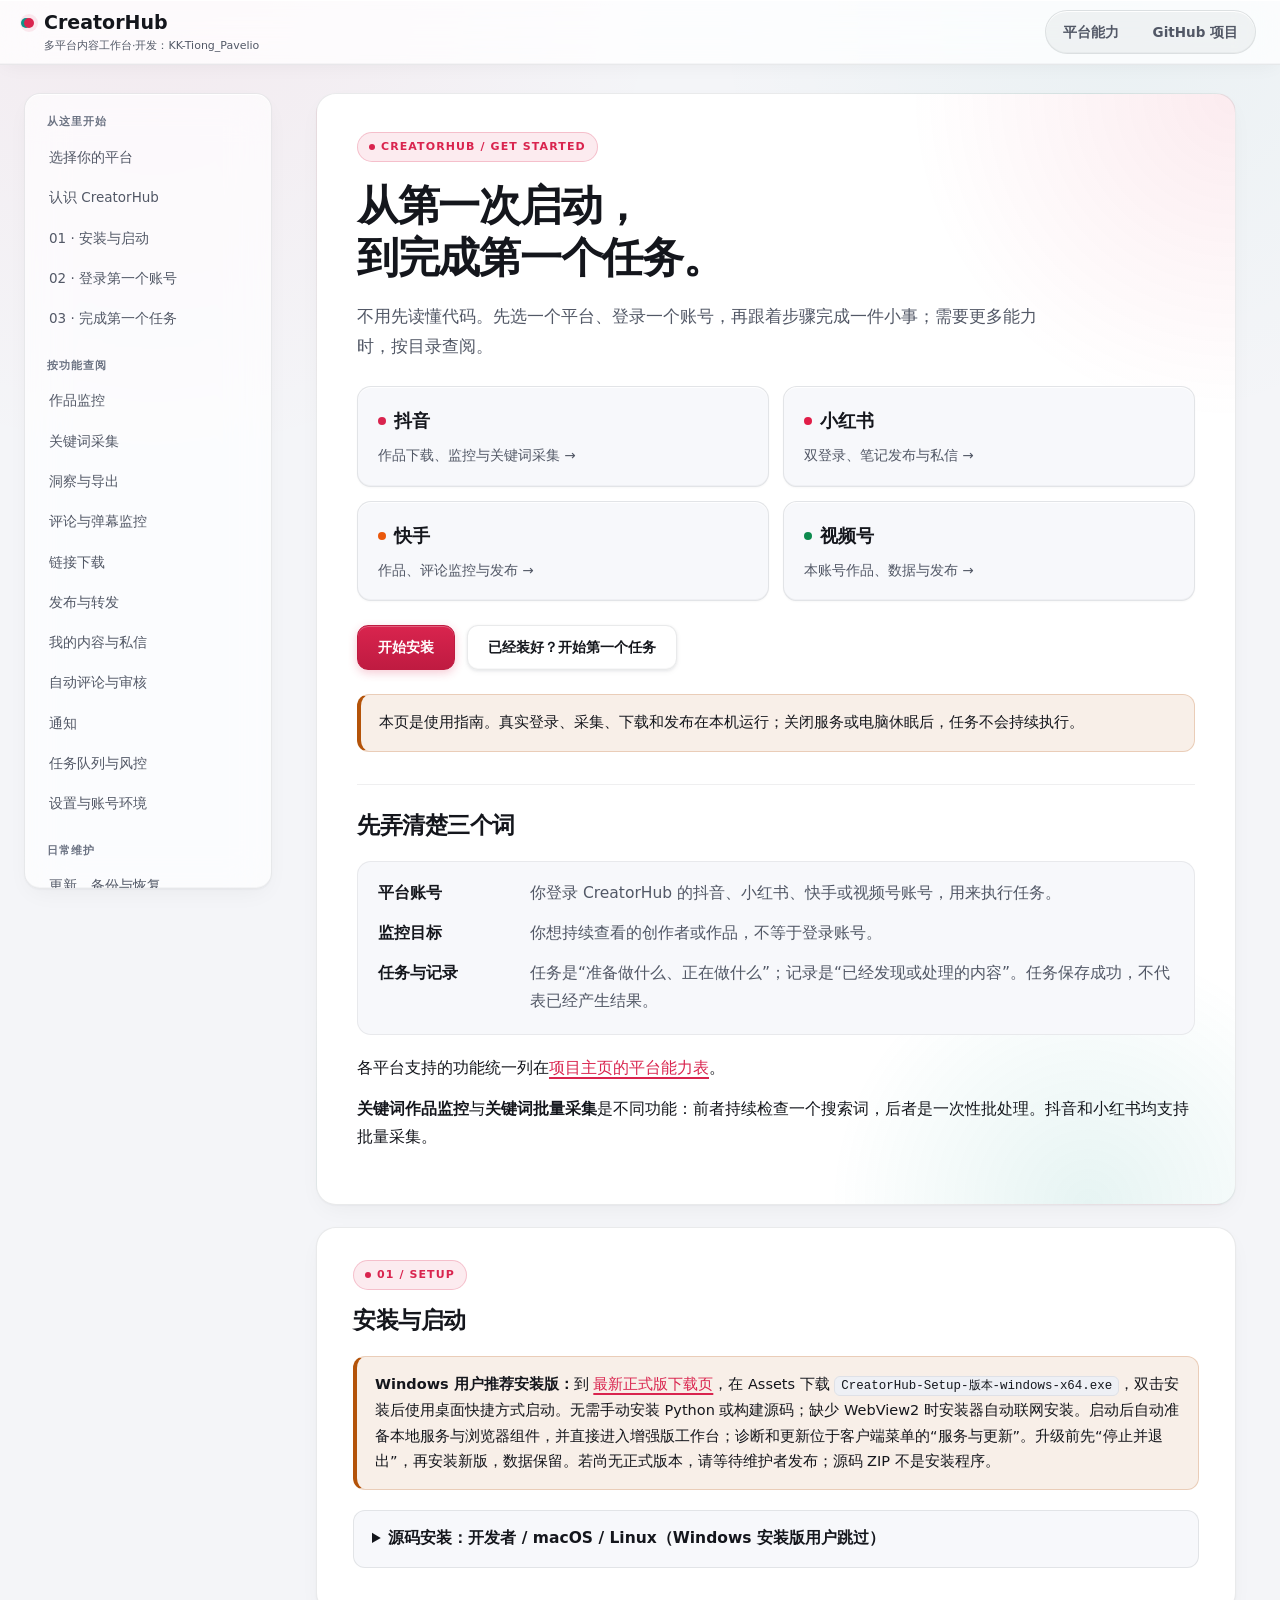
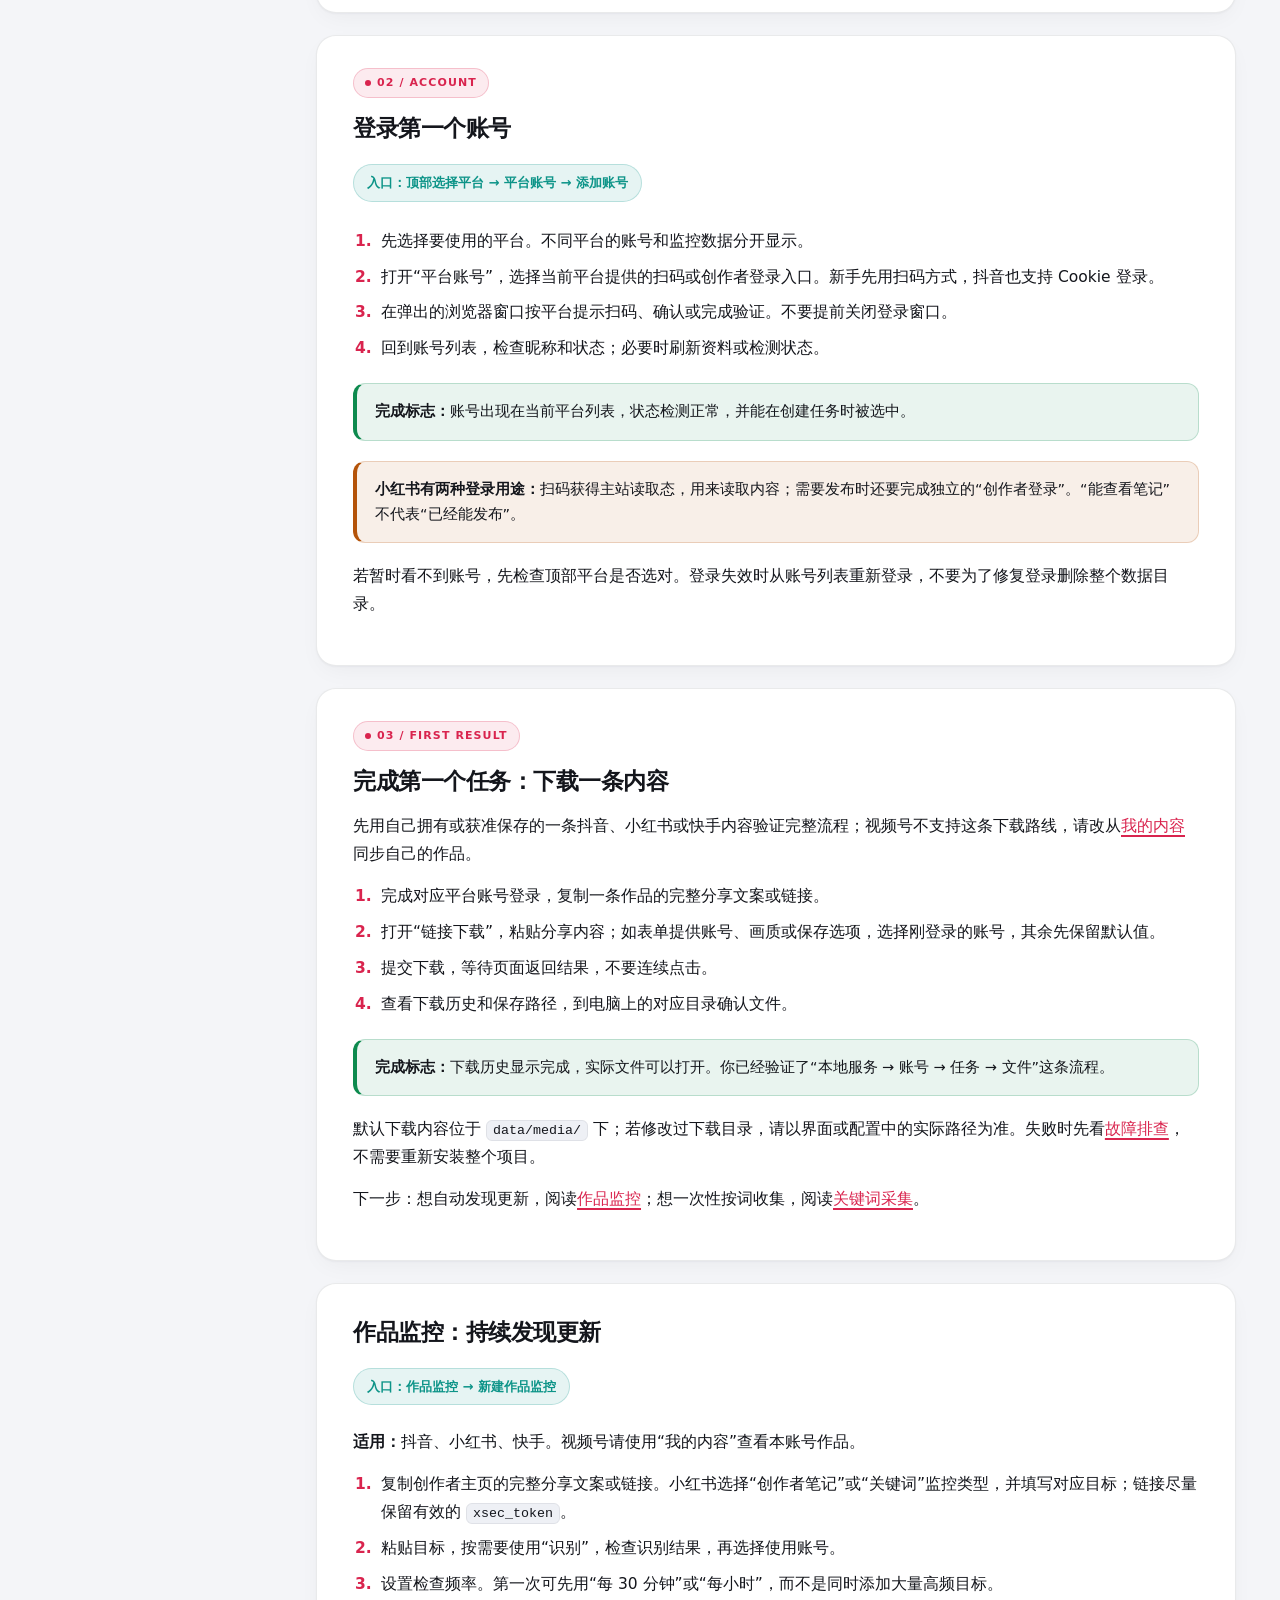
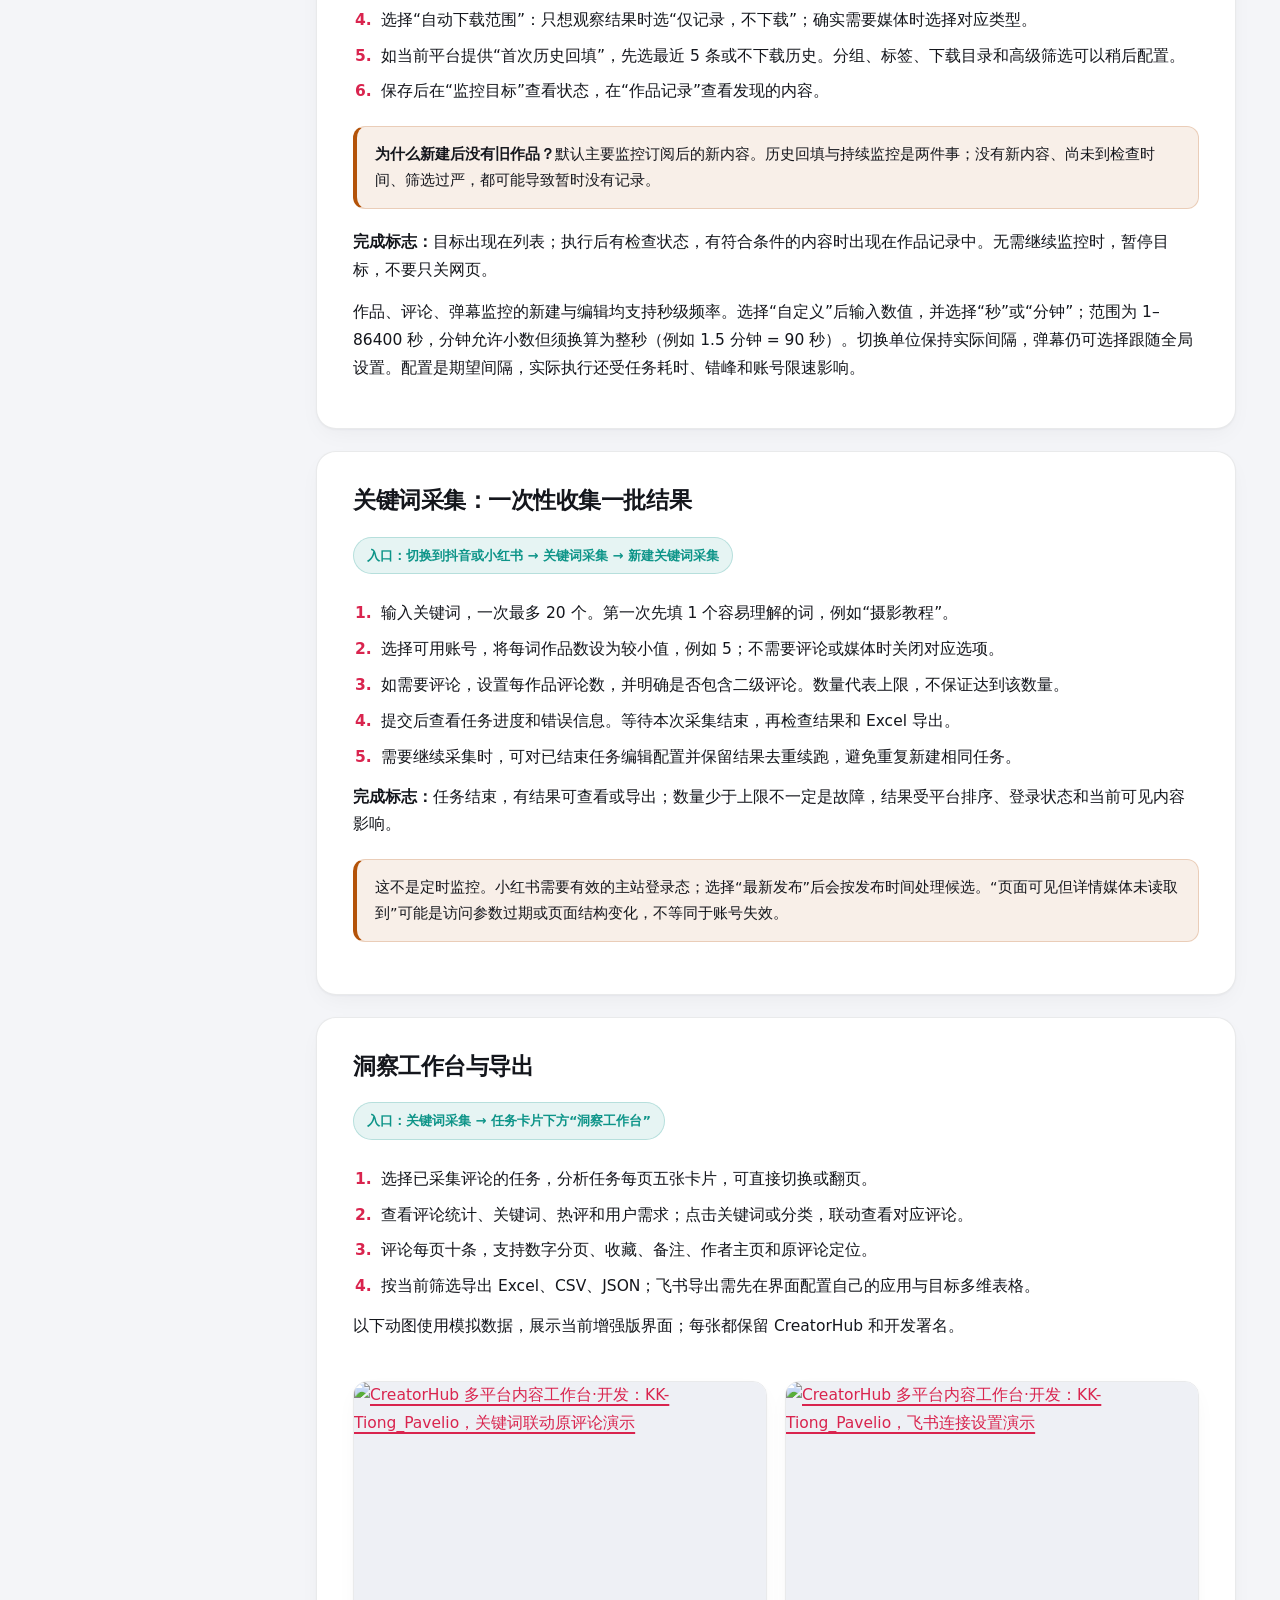
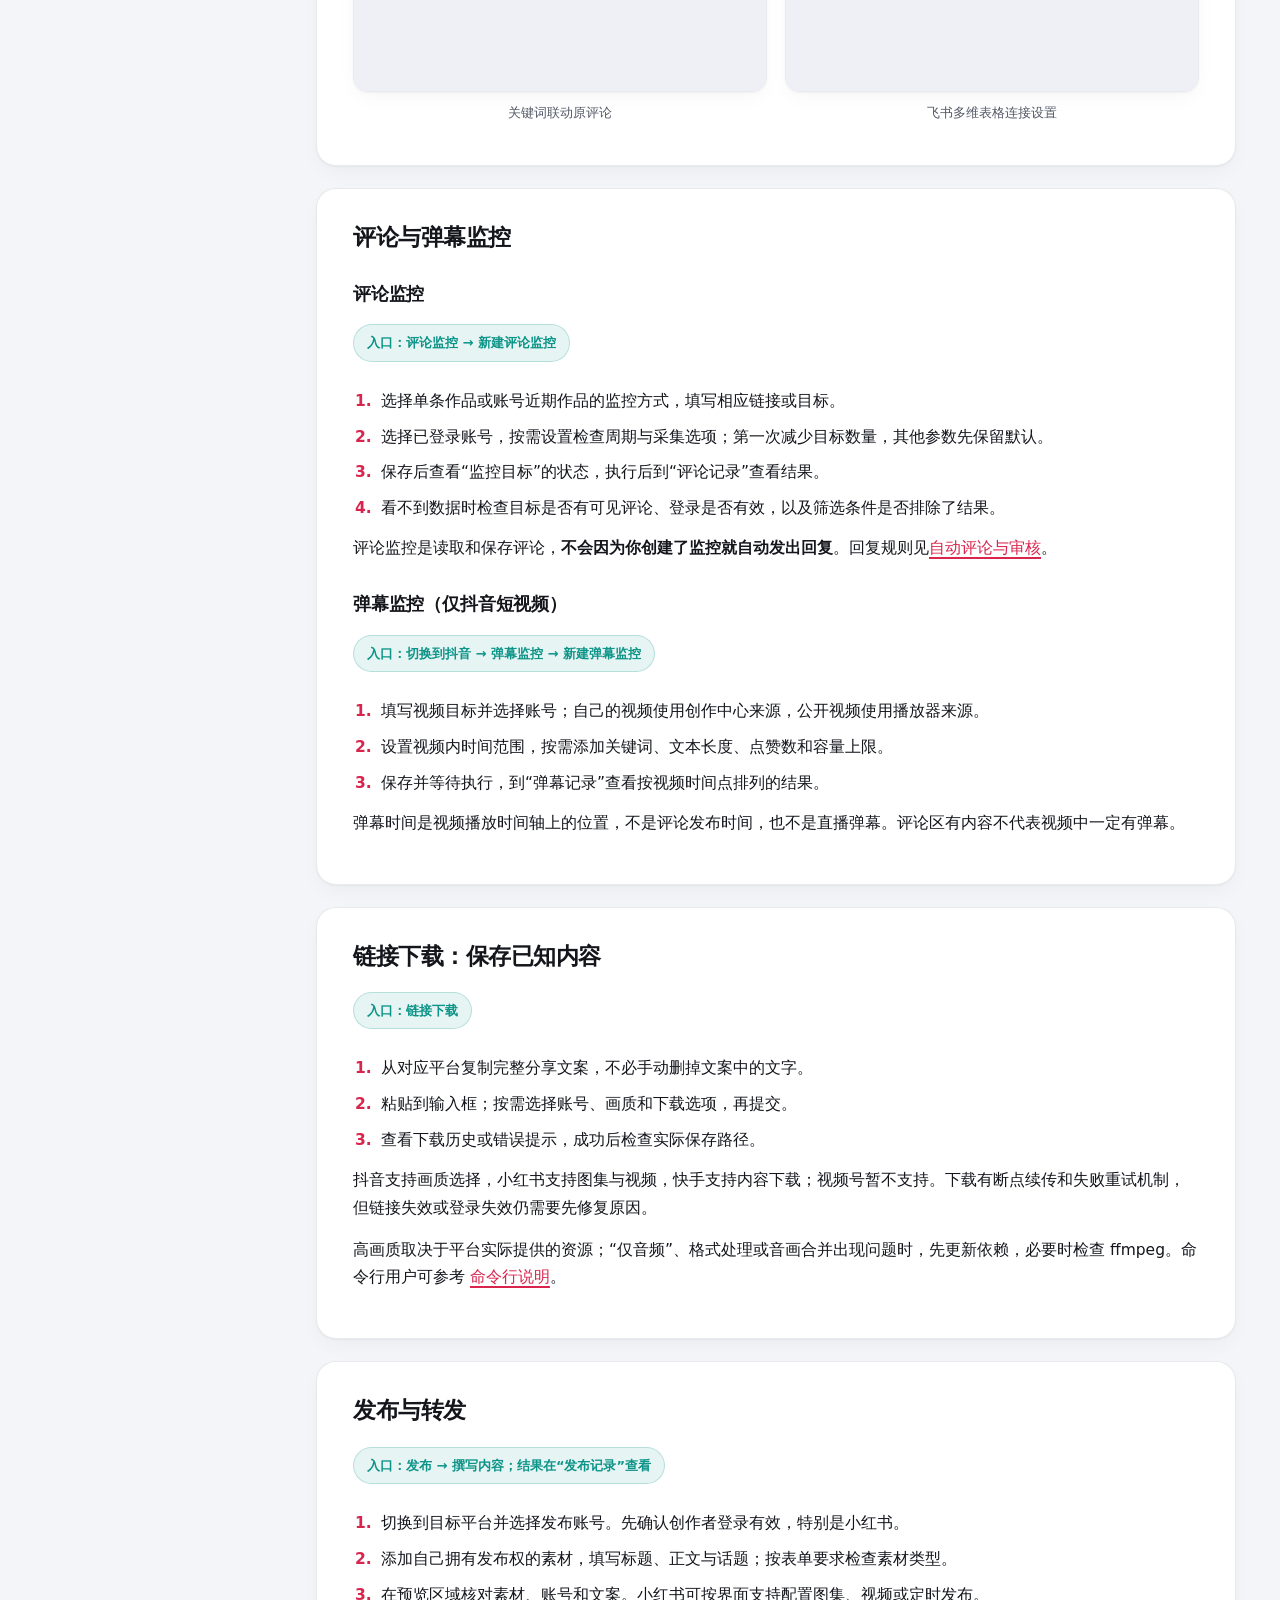
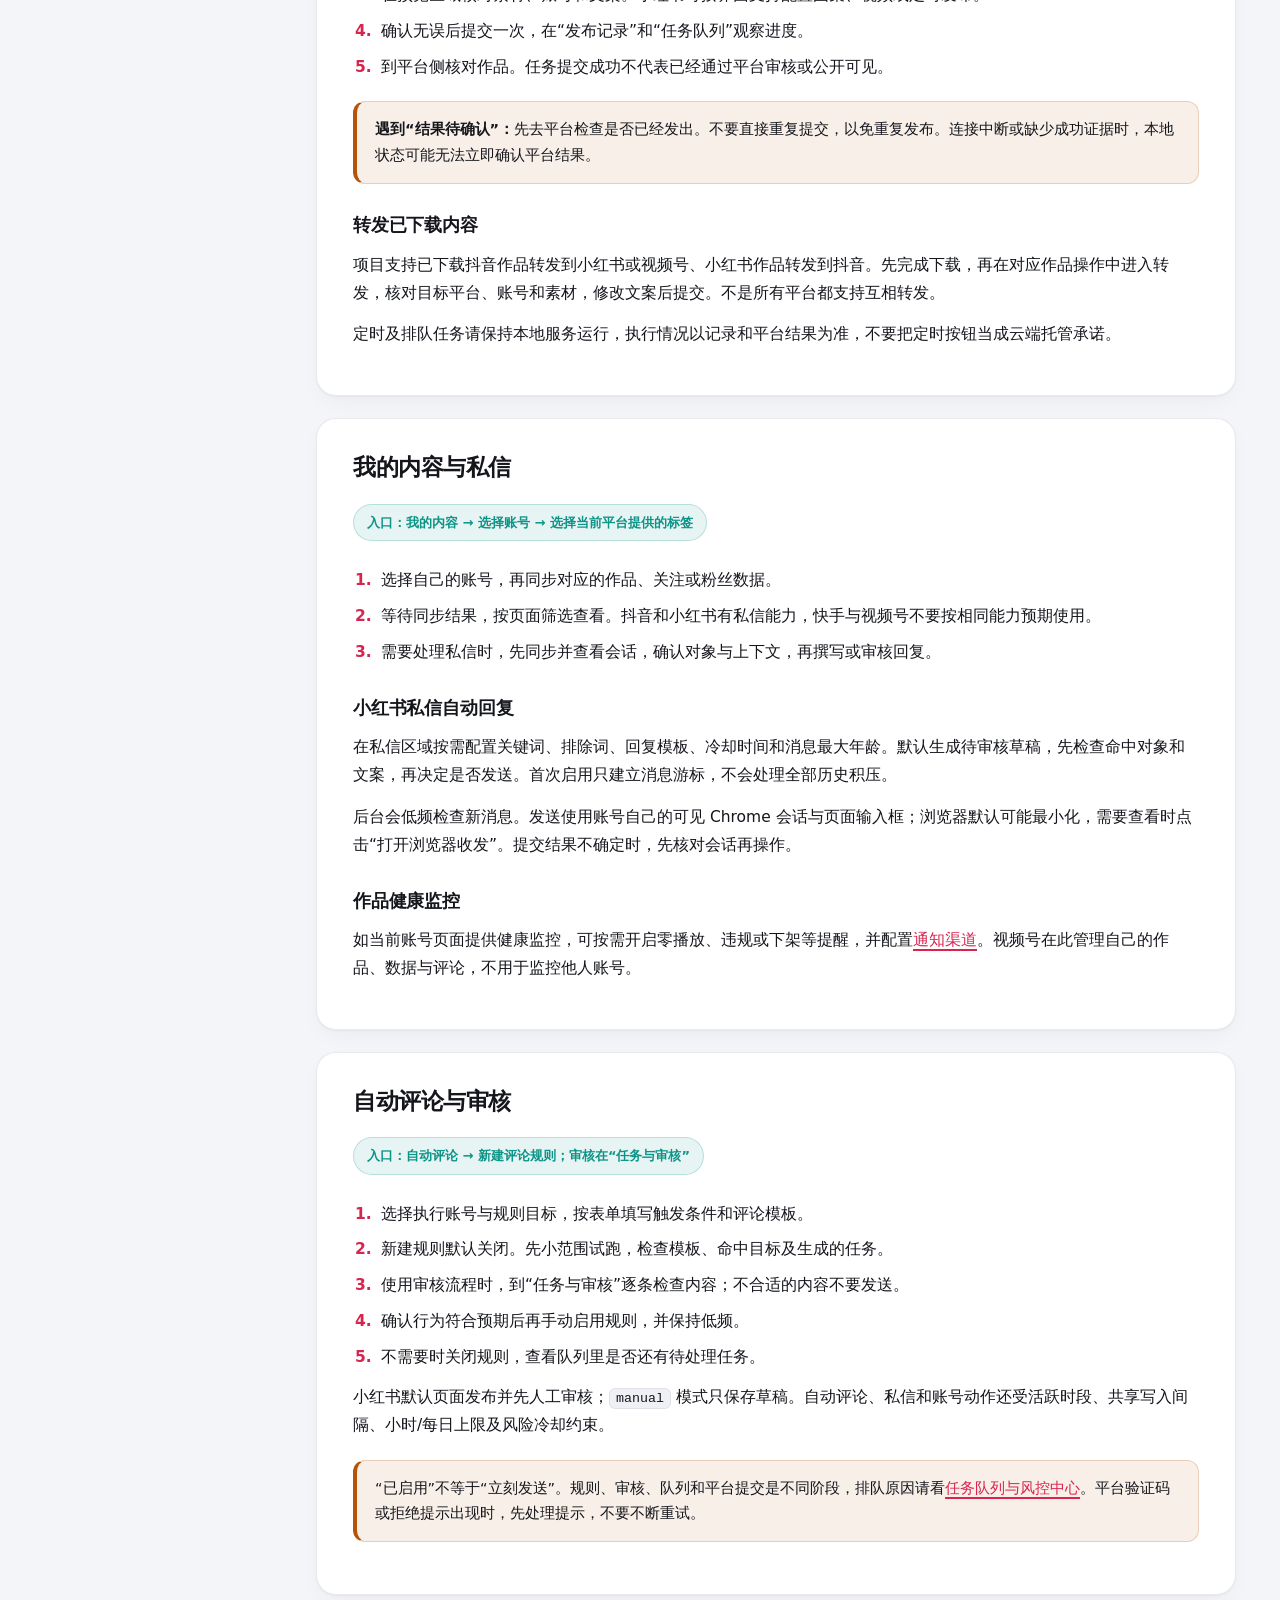
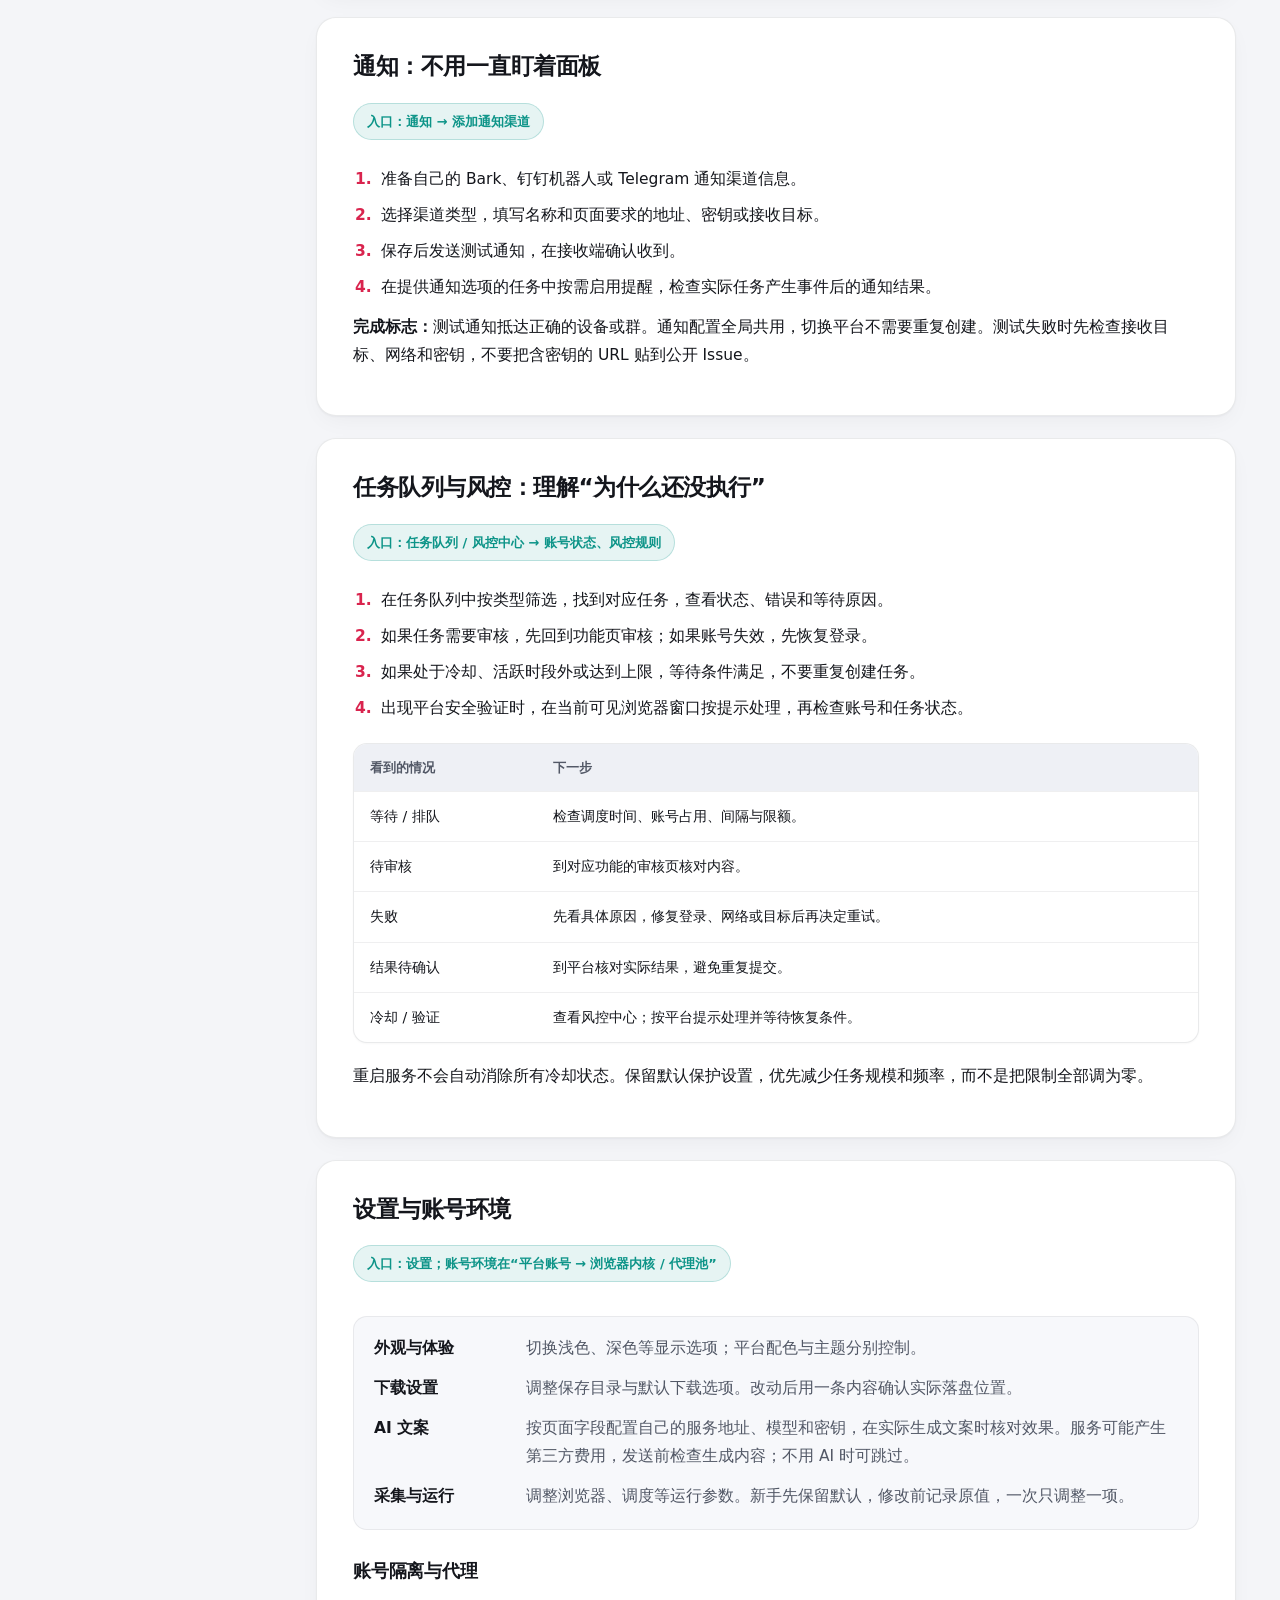
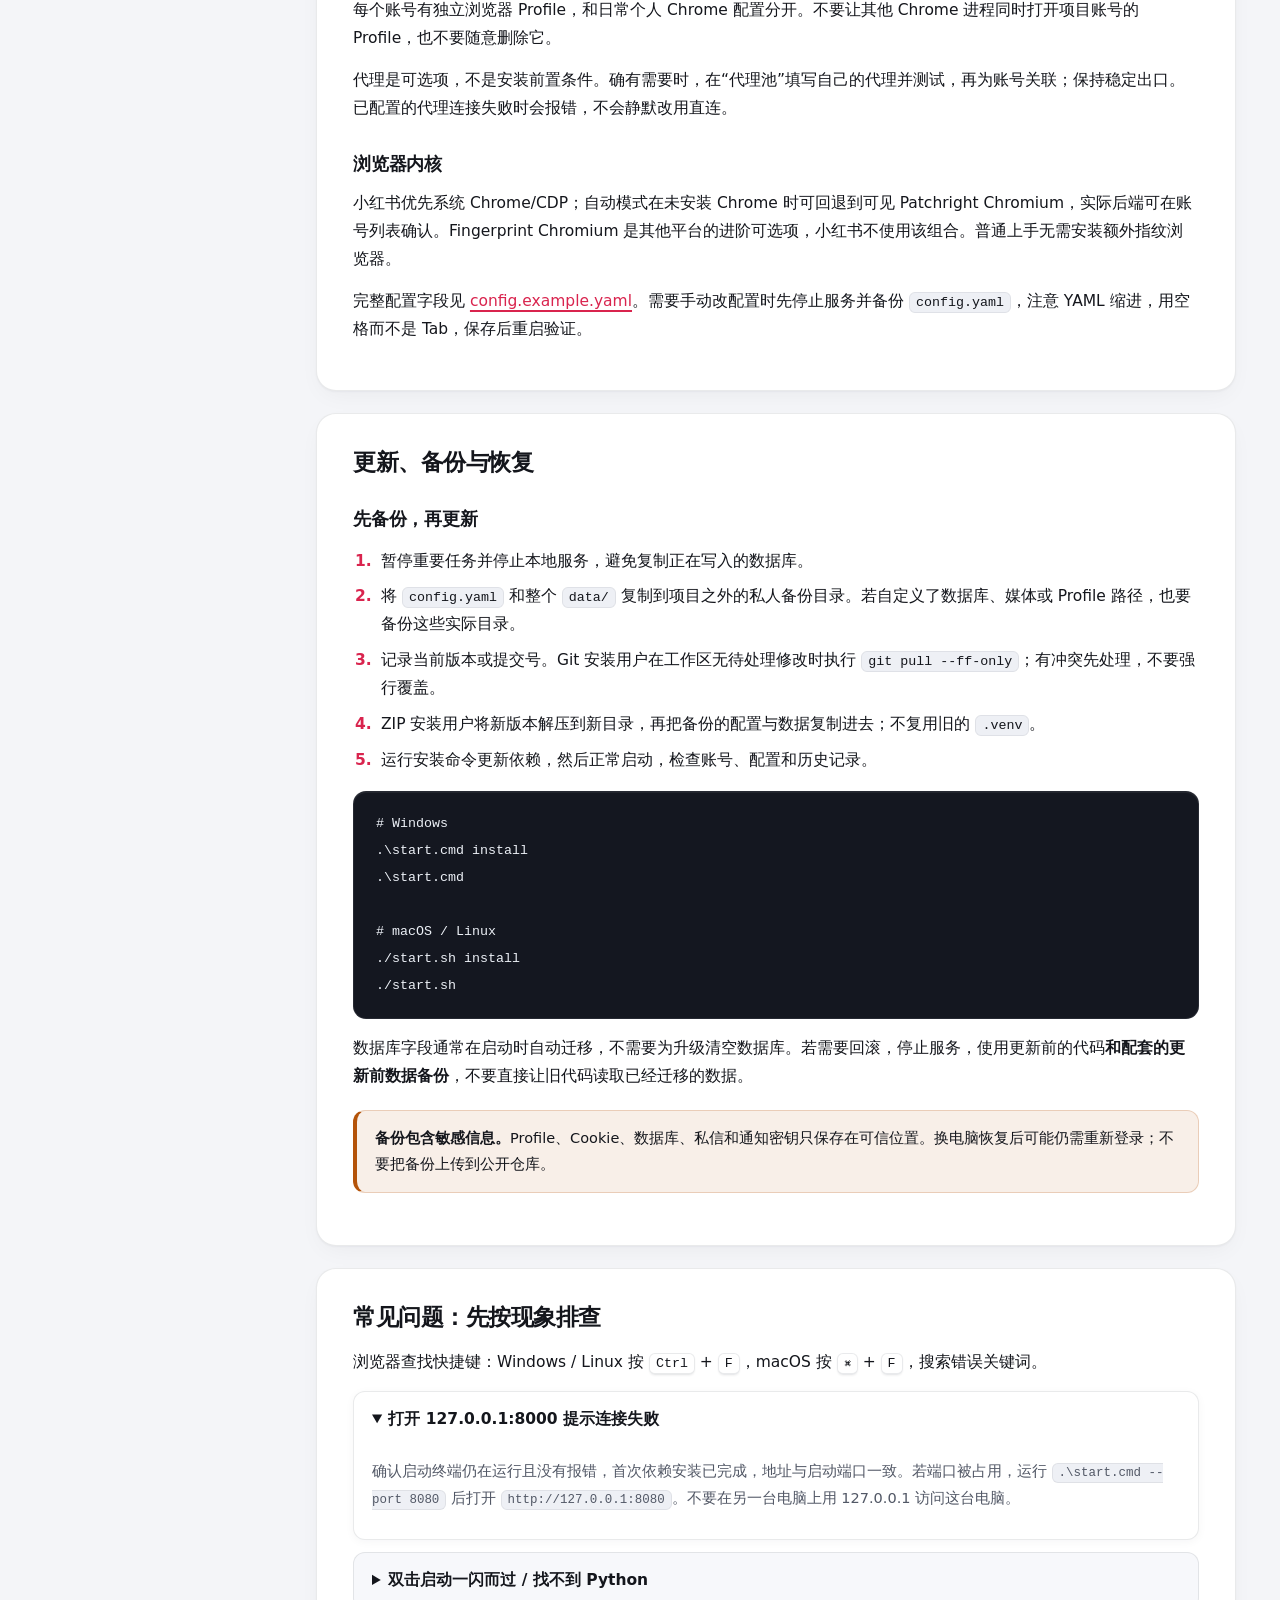
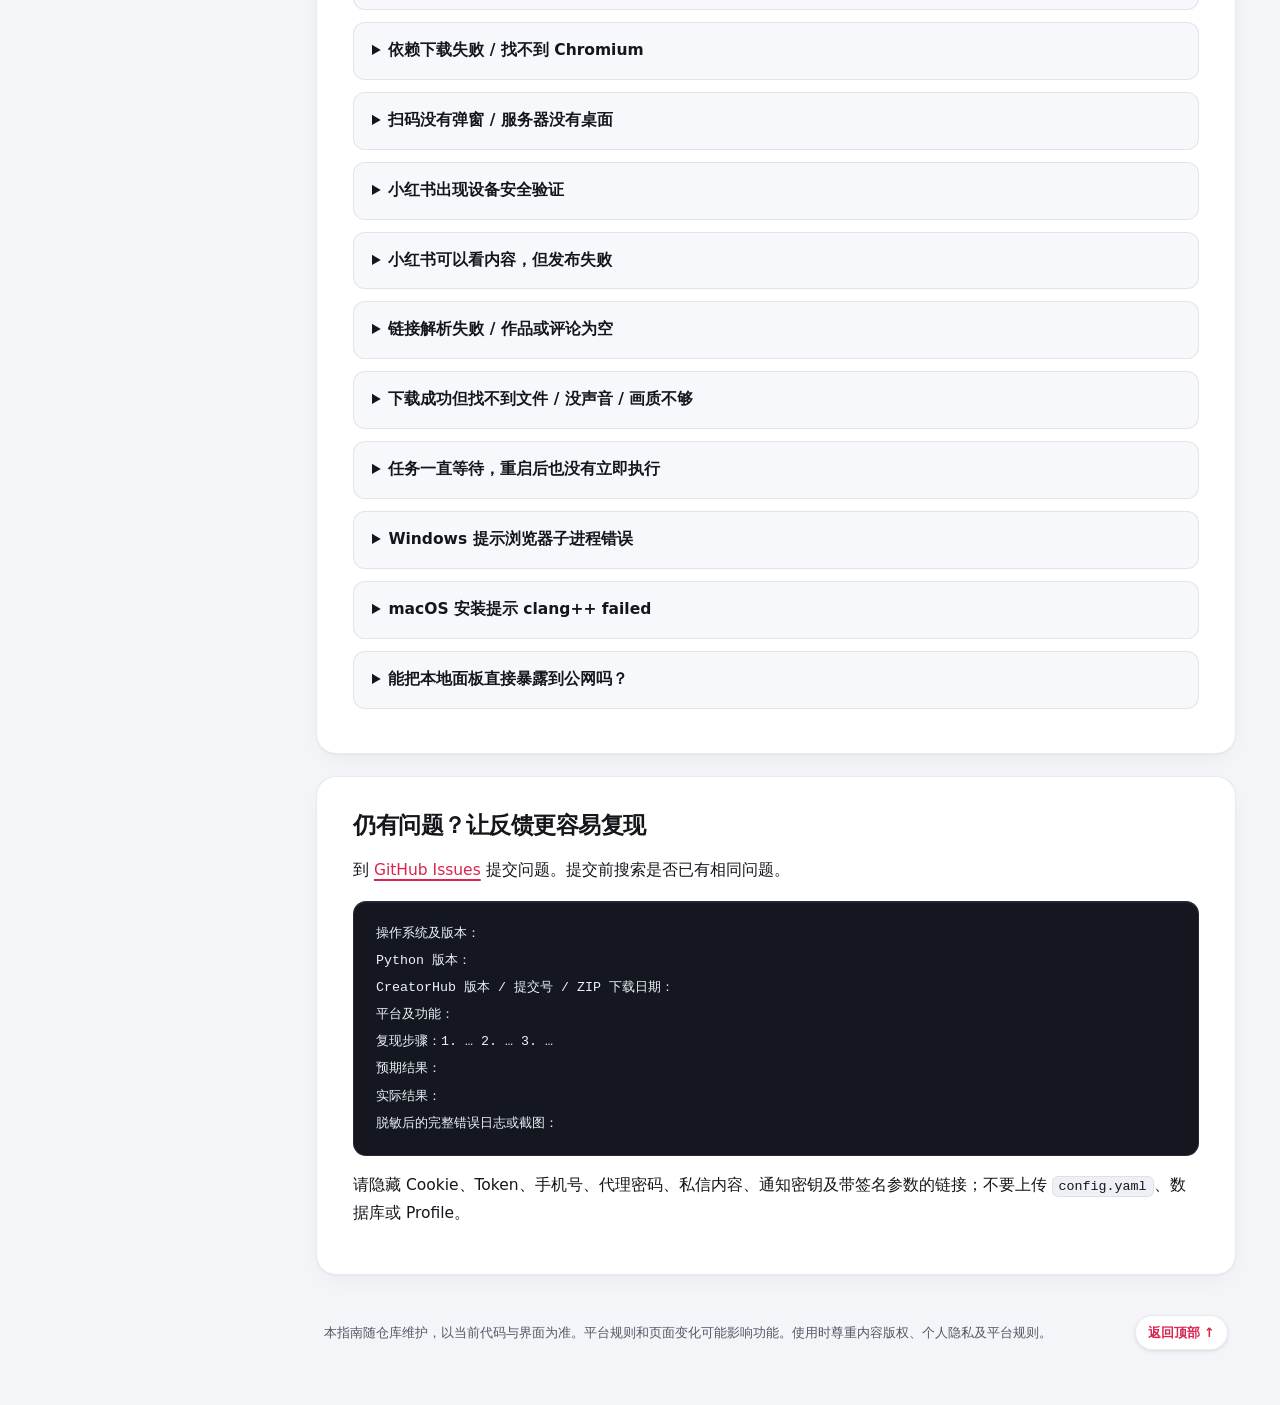
==== commit bc94250e: "Consolidate platform capabilities and publish branded project documentation" ====
--- a/guide/index.html
+++ b/guide/index.html
@@ -10,8 +10,8 @@
 <body>
 <a class="skip" href="#main">跳到正文</a>
 <header class="topbar">
-  <a class="brand" href="#welcome">CreatorHub <span>使用指南</span></a>
-  <nav aria-label="站点导航"><a href="../">在线体验</a><a href="https://github.com/ichxjz/creatorhub">GitHub 项目</a></nav>
+  <a class="brand" href="#welcome">CreatorHub <span>多平台内容工作台·开发：KK-Tiong_Pavelio</span></a>
+  <nav aria-label="站点导航"><a href="https://github.com/ichxjz/CreatorHub-KK-#平台能力">平台能力</a><a href="https://github.com/ichxjz/CreatorHub-KK-">GitHub 项目</a></nav>
 </header>
 <div class="layout">
   <aside>
@@ -24,7 +24,7 @@
       <a href="#first-task">03 · 完成第一个任务</a>
       <p>按功能查阅</p>
       <a href="#monitor">作品监控</a><a href="#collection">关键词采集</a>
-      <a href="#comments">评论与弹幕监控</a><a href="#download">链接下载</a>
+      <a href="#insights">洞察与导出</a><a href="#comments">评论与弹幕监控</a><a href="#download">链接下载</a>
       <a href="#publish">发布与转发</a><a href="#my-content">我的内容与私信</a>
       <a href="#autocomment">自动评论与审核</a><a href="#notifications">通知</a>
       <a href="#queue">任务队列与风控</a><a href="#settings">设置与账号环境</a>
@@ -44,33 +44,23 @@
         <a href="shipinhao/"><strong>视频号</strong><span>本账号作品、数据与发布 →</span></a>
       </div>
       <div class="actions"><a class="button" href="#install">开始安装</a><a class="button secondary" href="#first-task">已经装好？开始第一个任务</a></div>
-      <div class="note"><strong>在线文档 ≠ 在线运行。</strong>本指南和<a href="../">在线体验</a>可以直接打开；体验页使用示例数据。真实登录、采集、下载和发布需要在自己的电脑启动 CreatorHub。关闭服务或电脑休眠后，本地任务不会持续执行。</div>
+      <div class="note">本页是使用指南。真实登录、采集、下载和发布在本机运行；关闭服务或电脑休眠后，任务不会持续执行。</div>
       <h2>先弄清楚三个词</h2>
       <dl><dt>平台账号</dt><dd>你登录 CreatorHub 的抖音、小红书、快手或视频号账号，用来执行任务。</dd><dt>监控目标</dt><dd>你想持续查看的创作者或作品，不等于登录账号。</dd><dt>任务与记录</dt><dd>任务是“准备做什么、正在做什么”；记录是“已经发现或处理的内容”。任务保存成功，不代表已经产生结果。</dd></dl>
-      <h2>平台能力速查</h2>
-      <div class="table-scroll"><table><caption>按当前项目实现整理；平台切换后以可见入口为准</caption><thead><tr><th scope="col">功能</th><th scope="col">抖音</th><th scope="col">小红书</th><th scope="col">快手</th><th scope="col">视频号</th></tr></thead><tbody>
-      <tr><th scope="row">作品 / 评论监控</th><td>支持</td><td>支持</td><td>支持</td><td>仅本账号数据</td></tr>
-      <tr><th scope="row">关键词批量采集</th><td>支持</td><td>支持</td><td>—</td><td>—</td></tr>
-      <tr><th scope="row">短视频弹幕</th><td>支持</td><td>—</td><td>—</td><td>—</td></tr>
-      <tr><th scope="row">内容下载</th><td>支持</td><td>图集 / 视频</td><td>支持</td><td>—</td></tr>
-      <tr><th scope="row">发布</th><td>支持</td><td>图集 / 视频 / 定时</td><td>支持</td><td>支持</td></tr>
-      <tr><th scope="row">自动评论 / 回复</th><td>支持</td><td>支持</td><td>支持</td><td>—</td></tr>
-      <tr><th scope="row">我的内容</th><td>作品 / 关注 / 粉丝 / 私信</td><td>作品 / 关注 / 粉丝 / 私信</td><td>作品 / 关注 / 粉丝</td><td>作品 / 数据 / 评论</td></tr>
-      </tbody></table></div>
+      <p>各平台支持的功能统一列在<a href="https://github.com/ichxjz/CreatorHub-KK-#平台能力">项目主页的平台能力表</a>。</p>
       <p><strong>关键词作品监控</strong>与<strong>关键词批量采集</strong>是不同功能：前者持续检查一个搜索词，后者是一次性批处理。抖音和小红书均支持批量采集。</p>
-      <figure><a href="images/overview-douyin.png"><img src="images/overview-douyin.png" alt="CreatorHub 工作概览，左侧为功能导航，顶部可切换平台" width="1600" loading="lazy"></a><figcaption>界面截图使用示例数据。点击图片可查看原图；实际入口会随平台变化。</figcaption></figure>
     </section>
 
     <section id="install">
       <div class="eyebrow">01 / SETUP</div><h2>安装与启动</h2>
-      <div class="note"><strong>Windows 用户推荐安装版：</strong>到 <a href="https://github.com/ichxjz/creatorhub/releases/latest">最新正式版下载页</a>，在 Assets 下载 <code>CreatorHub-Setup-版本-windows-x64.exe</code>，双击安装后使用桌面快捷方式启动。无需手动安装 Python 或构建源码；缺少 WebView2 时安装器自动联网安装。点击“启动本地服务”后自动下载所需浏览器，等待就绪再打开工作台。升级前先“停止并退出”，再安装新版，数据保留。若尚无正式版本，请等待维护者发布；源码 ZIP 不是安装程序。</div>
+      <div class="note"><strong>Windows 用户推荐安装版：</strong>到 <a href="https://github.com/ichxjz/CreatorHub-KK-/releases/latest">最新正式版下载页</a>，在 Assets 下载 <code>CreatorHub-Setup-版本-windows-x64.exe</code>，双击安装后使用桌面快捷方式启动。无需手动安装 Python 或构建源码；缺少 WebView2 时安装器自动联网安装。启动后自动准备本地服务与浏览器组件，并直接进入增强版工作台；诊断和更新位于客户端菜单的“服务与更新”。升级前先“停止并退出”，再安装新版，数据保留。若尚无正式版本，请等待维护者发布；源码 ZIP 不是安装程序。</div>
       <details><summary>源码安装：开发者 / macOS / Linux（Windows 安装版用户跳过）</summary>
       <h3>准备什么？</h3>
       <ul><li>一台带桌面环境的 Windows、macOS 或 Linux 电脑，以及能正常访问对应平台的网络。</li><li>Python 3.10 或以上。Windows 安装 Python 时勾选 <code>Add Python to PATH</code>，安装后重新打开终端。</li><li>小红书用户建议准备本机稳定版 Google Chrome。首次安装会下载 Python 依赖和浏览器，请预留时间和磁盘空间。</li></ul>
-      <p>正常启动不需要先安装 Node.js，也不需要自行配置数据库。Node.js 仅用于前端开发构建或显式开启小红书 API 发布兼容模式等场景。</p>
+      <p>源码运行需安装 Node.js 24+，用于评论洞察分析；Windows 安装版已内置。数据库由程序自动创建。</p>
       <h3>第一步：下载项目</h3>
-      <ol><li>打开 <a href="https://github.com/ichxjz/creatorhub">GitHub 项目主页</a>。</li><li>点击 <strong>Code → Download ZIP</strong>，把压缩包完整解压到一个固定文件夹。不要在压缩包里直接启动。</li><li>打开解压后的文件夹，确认能看到 <code>start.cmd</code>、<code>start.sh</code> 和 <code>creatorhub.py</code>。</li></ol>
-      <details><summary>已经会用 Git？使用克隆方式</summary><pre><code>git clone https://github.com/ichxjz/creatorhub.git
+      <ol><li>打开 <a href="https://github.com/ichxjz/CreatorHub-KK-">GitHub 项目主页</a>。</li><li>点击 <strong>Code → Download ZIP</strong>，把压缩包完整解压到一个固定文件夹。不要在压缩包里直接启动。</li><li>打开解压后的文件夹，确认能看到 <code>start.cmd</code>、<code>start.sh</code> 和 <code>creatorhub.py</code>。</li></ol>
+      <details><summary>已经会用 Git？使用克隆方式</summary><pre><code>git clone https://github.com/ichxjz/CreatorHub-KK-.git creatorhub
 cd creatorhub</code></pre><p>克隆方式便于以后更新；ZIP 方式不要求安装 Git。</p></details>
       <h3>第二步：运行启动脚本</h3>
       <h4>Windows</h4>
@@ -100,7 +90,6 @@
       <div class="success"><strong>完成标志：</strong>账号出现在当前平台列表，状态检测正常，并能在创建任务时被选中。</div>
       <div class="note"><strong>小红书有两种登录用途：</strong>扫码获得主站读取态，用来读取内容；需要发布时还要完成独立的“创作者登录”。“能查看笔记”不代表“已经能发布”。</div>
       <p>若暂时看不到账号，先检查顶部平台是否选对。登录失效时从账号列表重新登录，不要为了修复登录删除整个数据目录。</p>
-      <figure><a href="images/accounts-list.png"><img src="images/accounts-list.png" alt="平台账号列表，展示账号搜索、登录状态和操作入口" width="1600" loading="lazy"></a><figcaption>先确认账号可用，再创建任务；代理池和浏览器内核属于进阶选项。</figcaption></figure>
     </section>
 
     <section id="first-task">
@@ -119,7 +108,6 @@
       <div class="note"><strong>为什么新建后没有旧作品？</strong>默认主要监控订阅后的新内容。历史回填与持续监控是两件事；没有新内容、尚未到检查时间、筛选过严，都可能导致暂时没有记录。</div>
       <p><strong>完成标志：</strong>目标出现在列表；执行后有检查状态，有符合条件的内容时出现在作品记录中。无需继续监控时，暂停目标，不要只关网页。</p>
       <p>作品、评论、弹幕监控的新建与编辑均支持秒级频率。选择“自定义”后输入数值，并选择“秒”或“分钟”；范围为 1–86400 秒，分钟允许小数但须换算为整秒（例如 1.5 分钟 = 90 秒）。切换单位保持实际间隔，弹幕仍可选择跟随全局设置。配置是期望间隔，实际执行还受任务耗时、错峰和账号限速影响。</p>
-      <figure><a href="images/monitor-create.png"><img src="images/monitor-create.png" alt="新建作品监控抽屉，包含目标、账号、检查频率与采集选项" width="1600" loading="lazy"></a><figcaption>先填目标和账号，再决定检查频率与是否下载，最后考虑高级选项。</figcaption></figure>
     </section>
 
     <section id="collection">
@@ -127,6 +115,16 @@
       <ol><li>输入关键词，一次最多 20 个。第一次先填 1 个容易理解的词，例如“摄影教程”。</li><li>选择可用账号，将每词作品数设为较小值，例如 5；不需要评论或媒体时关闭对应选项。</li><li>如需要评论，设置每作品评论数，并明确是否包含二级评论。数量代表上限，不保证达到该数量。</li><li>提交后查看任务进度和错误信息。等待本次采集结束，再检查结果和 Excel 导出。</li><li>需要继续采集时，可对已结束任务编辑配置并保留结果去重续跑，避免重复新建相同任务。</li></ol>
       <p><strong>完成标志：</strong>任务结束，有结果可查看或导出；数量少于上限不一定是故障，结果受平台排序、登录状态和当前可见内容影响。</p>
       <div class="note">这不是定时监控。小红书需要有效的主站登录态；选择“最新发布”后会按发布时间处理候选。“页面可见但详情媒体未读取到”可能是访问参数过期或页面结构变化，不等同于账号失效。</div>
+    </section>
+
+    <section id="insights">
+      <h2>洞察工作台与导出</h2><p class="path">入口：关键词采集 → 任务卡片下方“洞察工作台”</p>
+      <ol><li>选择已采集评论的任务，分析任务每页五张卡片，可直接切换或翻页。</li><li>查看评论统计、关键词、热评和用户需求；点击关键词或分类，联动查看对应评论。</li><li>评论每页十条，支持数字分页、收藏、备注、作者主页和原评论定位。</li><li>按当前筛选导出 Excel、CSV、JSON；飞书导出需先在界面配置自己的应用与目标多维表格。</li></ol>
+      <p>以下动图使用模拟数据，展示当前增强版界面；每张都保留 CreatorHub 和开发署名。</p>
+      <div class="demo-grid">
+        <figure><a href="images/03-keyword-drilldown.gif"><img src="images/03-keyword-drilldown.gif" alt="CreatorHub 多平台内容工作台·开发：KK-Tiong_Pavelio，关键词联动原评论演示" width="1200" height="900" loading="lazy"></a><figcaption>关键词联动原评论</figcaption></figure>
+        <figure><a href="images/10-feishu-setup.gif"><img src="images/10-feishu-setup.gif" alt="CreatorHub 多平台内容工作台·开发：KK-Tiong_Pavelio，飞书连接设置演示" width="1200" height="900" loading="lazy"></a><figcaption>飞书多维表格连接设置</figcaption></figure>
+      </div>
     </section>
 
     <section id="comments">
@@ -137,15 +135,13 @@
       <h3>弹幕监控（仅抖音短视频）</h3><p class="path">入口：切换到抖音 → 弹幕监控 → 新建弹幕监控</p>
       <ol><li>填写视频目标并选择账号；自己的视频使用创作中心来源，公开视频使用播放器来源。</li><li>设置视频内时间范围，按需添加关键词、文本长度、点赞数和容量上限。</li><li>保存并等待执行，到“弹幕记录”查看按视频时间点排列的结果。</li></ol>
       <p>弹幕时间是视频播放时间轴上的位置，不是评论发布时间，也不是直播弹幕。评论区有内容不代表视频中一定有弹幕。</p>
-      <figure><a href="images/monitor-comments.png"><img src="images/monitor-comments.png" alt="评论记录列表，包含来源任务与筛选条件" width="1600" loading="lazy"></a><figcaption>记录页用于看结果，监控目标页用于管理执行配置。</figcaption></figure>
     </section>
 
     <section id="download">
       <h2>链接下载：保存已知内容</h2><p class="path">入口：链接下载</p>
       <ol><li>从对应平台复制完整分享文案，不必手动删掉文案中的文字。</li><li>粘贴到输入框；按需选择账号、画质和下载选项，再提交。</li><li>查看下载历史或错误提示，成功后检查实际保存路径。</li></ol>
       <p>抖音支持画质选择，小红书支持图集与视频，快手支持内容下载；视频号暂不支持。下载有断点续传和失败重试机制，但链接失效或登录失效仍需要先修复原因。</p>
-      <p>高画质取决于平台实际提供的资源；“仅音频”、格式处理或音画合并出现问题时，先更新依赖，必要时检查 ffmpeg。命令行用户可参考 <a href="https://github.com/ichxjz/creatorhub#分享链接命令行下载">README 命令行说明</a>。</p>
-      <figure><a href="images/share-download.png"><img src="images/share-download.png" alt="链接下载页面，包含分享内容输入和下载历史" width="1600" loading="lazy"></a><figcaption>只下载一次用链接下载，持续发现新作品用作品监控。</figcaption></figure>
+      <p>高画质取决于平台实际提供的资源；“仅音频”、格式处理或音画合并出现问题时，先更新依赖，必要时检查 ffmpeg。命令行用户可参考 <a href="https://github.com/ichxjz/CreatorHub-KK-/blob/main/USER_GUIDE.md#分享链接命令行下载">命令行说明</a>。</p>
     </section>
 
     <section id="publish">
@@ -154,7 +150,6 @@
       <div class="note"><strong>遇到“结果待确认”：</strong>先去平台检查是否已经发出。不要直接重复提交，以免重复发布。连接中断或缺少成功证据时，本地状态可能无法立即确认平台结果。</div>
       <h3>转发已下载内容</h3><p>项目支持已下载抖音作品转发到小红书或视频号、小红书作品转发到抖音。先完成下载，再在对应作品操作中进入转发，核对目标平台、账号和素材，修改文案后提交。不是所有平台都支持互相转发。</p>
       <p>定时及排队任务请保持本地服务运行，执行情况以记录和平台结果为准，不要把定时按钮当成云端托管承诺。</p>
-      <figure><a href="images/publish-workflow.png"><img src="images/publish-workflow.png" alt="内容发布编辑器与素材、文案预览" width="1600" loading="lazy"></a><figcaption>提交前确认三件事：发到哪里、用哪个账号、发什么内容。</figcaption></figure>
     </section>
 
     <section id="my-content">
@@ -163,7 +158,6 @@
       <h3>小红书私信自动回复</h3><p>在私信区域按需配置关键词、排除词、回复模板、冷却时间和消息最大年龄。默认生成待审核草稿，先检查命中对象和文案，再决定是否发送。首次启用只建立消息游标，不会处理全部历史积压。</p>
       <p>后台会低频检查新消息。发送使用账号自己的可见 Chrome 会话与页面输入框；浏览器默认可能最小化，需要查看时点击“打开浏览器收发”。提交结果不确定时，先核对会话再操作。</p>
       <h3>作品健康监控</h3><p>如当前账号页面提供健康监控，可按需开启零播放、违规或下架等提醒，并配置<a href="#notifications">通知渠道</a>。视频号在此管理自己的作品、数据与评论，不用于监控他人账号。</p>
-      <figure><a href="images/account-hub-dm.png"><img src="images/account-hub-dm.png" alt="我的内容页面中的私信会话工作区" width="1600" loading="lazy"></a><figcaption>发送和账号动作会对平台产生实际影响，先看清账号与会话对象。</figcaption></figure>
     </section>
 
     <section id="autocomment">
@@ -171,7 +165,6 @@
       <ol><li>选择执行账号与规则目标，按表单填写触发条件和评论模板。</li><li>新建规则默认关闭。先小范围试跑，检查模板、命中目标及生成的任务。</li><li>使用审核流程时，到“任务与审核”逐条检查内容；不合适的内容不要发送。</li><li>确认行为符合预期后再手动启用规则，并保持低频。</li><li>不需要时关闭规则，查看队列里是否还有待处理任务。</li></ol>
       <p>小红书默认页面发布并先人工审核；<code>manual</code> 模式只保存草稿。自动评论、私信和账号动作还受活跃时段、共享写入间隔、小时/每日上限及风险冷却约束。</p>
       <div class="note">“已启用”不等于“立刻发送”。规则、审核、队列和平台提交是不同阶段，排队原因请看<a href="#queue">任务队列与风控中心</a>。平台验证码或拒绝提示出现时，先处理提示，不要不断重试。</div>
-      <figure><a href="images/autocomment-rules.png"><img src="images/autocomment-rules.png" alt="自动评论规则列表，顶部可切换规则与任务审核" width="1600" loading="lazy"></a><figcaption>先检查规则与生成内容，再启用实际执行。</figcaption></figure>
     </section>
 
     <section id="notifications">
@@ -193,7 +186,7 @@
       <h3>账号隔离与代理</h3><p>每个账号有独立浏览器 Profile，和日常个人 Chrome 配置分开。不要让其他 Chrome 进程同时打开项目账号的 Profile，也不要随意删除它。</p>
       <p>代理是可选项，不是安装前置条件。确有需要时，在“代理池”填写自己的代理并测试，再为账号关联；保持稳定出口。已配置的代理连接失败时会报错，不会静默改用直连。</p>
       <h3>浏览器内核</h3><p>小红书优先系统 Chrome/CDP；自动模式在未安装 Chrome 时可回退到可见 Patchright Chromium，实际后端可在账号列表确认。Fingerprint Chromium 是其他平台的进阶可选项，小红书不使用该组合。普通上手无需安装额外指纹浏览器。</p>
-      <p>完整配置字段见 <a href="https://github.com/ichxjz/creatorhub/blob/main/config.example.yaml">config.example.yaml</a>。需要手动改配置时先停止服务并备份 <code>config.yaml</code>，注意 YAML 缩进，用空格而不是 Tab，保存后重启验证。</p>
+      <p>完整配置字段见 <a href="https://github.com/ichxjz/CreatorHub-KK-/blob/main/config.example.yaml">config.example.yaml</a>。需要手动改配置时先停止服务并备份 <code>config.yaml</code>，注意 YAML 缩进，用空格而不是 Tab，保存后重启验证。</p>
     </section>
 
     <section id="backup">
@@ -232,7 +225,7 @@
 
     <section id="help">
       <h2>仍有问题？让反馈更容易复现</h2>
-      <p>到 <a href="https://github.com/ichxjz/creatorhub/issues">GitHub Issues</a> 提交问题。提交前搜索是否已有相同问题。</p>
+      <p>到 <a href="https://github.com/ichxjz/CreatorHub-KK-/issues">GitHub Issues</a> 提交问题。提交前搜索是否已有相同问题。</p>
       <pre><code>操作系统及版本：
 Python 版本：
 CreatorHub 版本 / 提交号 / ZIP 下载日期：
--- a/guide/guide.css
+++ b/guide/guide.css
@@ -190,34 +190,32 @@
   box-shadow: var(--glass-specular), 0 4px 20px -4px rgba(15, 23, 42, 0.05);
 }
 .brand {
-  display: inline-flex;
-  align-items: center;
-  gap: 10px;
+  display: inline-grid;
+  position: relative;
+  gap: 3px;
+  padding-left: 20px;
   font-weight: 760;
   font-size: 19px;
-  letter-spacing: -0.02em;
+  line-height: 1.35;
   color: var(--ink);
   text-decoration: none;
-  white-space: nowrap;
 }
 .brand::before {
   content: "";
+  position: absolute;
+  left: 0;
+  top: 8px;
   width: 10px;
   height: 10px;
   border-radius: 999px;
   background: var(--accent);
   box-shadow: -3px 0 0 var(--teal), 0 0 0 4px var(--accent-soft);
 }
-.brand span {
-  font-weight: 560;
-  font-size: 13px;
-  margin-left: 2px;
-  padding: 3px 9px;
-  border-radius: 999px;
-  background: var(--glass-well-bg);
-  border: 1px solid var(--line-soft);
-  color: var(--muted);
-}
+.brand span { font-weight: 450; font-size: 11px; color: var(--muted); }
+.demo-grid { display: grid; grid-template-columns: repeat(2, minmax(0, 1fr)); gap: 18px; }
+.demo-grid figure { min-width: 0; }
+.demo-grid img { height: auto; }
+@media (max-width: 550px) { .demo-grid { grid-template-columns: 1fr; } }
 .topbar nav {
   display: flex;
   align-items: center;
